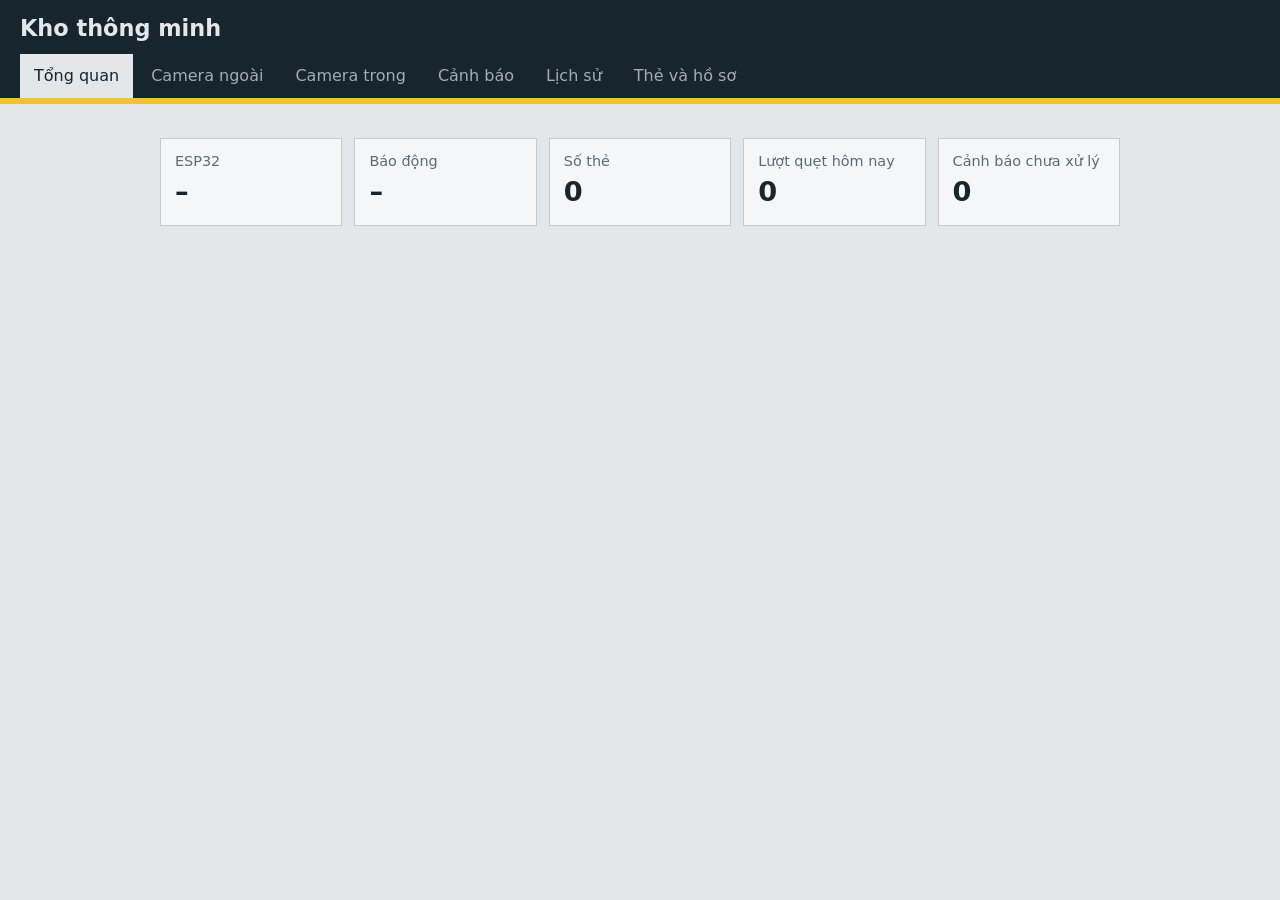
==== frontend/index.html @ 278137dc "Camera ngoài" ====
<!doctype html>
<html lang="vi">
<head>
  <meta charset="utf-8">
  <meta name="viewport" content="width=device-width,initial-scale=1">
  <title>Kho thông minh</title>
  <link rel="stylesheet" href="style.css">
</head>
<body>
<header>
  <h1>Kho thông minh</h1>
  <nav id="tabs">
    <button data-t="overview" class="on">Tổng quan</button>
    <button data-t="outside">Camera ngoài</button>
    <button data-t="inside">Camera trong</button>
    <button data-t="alerts">Cảnh báo <b id="badge" hidden>0</b></button>
    <button data-t="history">Lịch sử</button>
    <button data-t="cards">Thẻ và hồ sơ</button>
  </nav>
</header>

<main>
  <section id="overview">
    <div class="stats">
      <div class="stat">
        <span>ESP32</span>
        <strong id="s-dev">–</strong>
      </div>
      <div class="stat">
        <span>Báo động</span>
        <strong id="s-alarm">–</strong>
      </div>
      <div class="stat">
        <span>Số thẻ</span>
        <strong id="s-cards">0</strong>
      </div>
      <div class="stat">
        <span>Lượt quẹt hôm nay</span>
        <strong id="s-scans">0</strong>
      </div>
      <div class="stat">
        <span>Cảnh báo chưa xử lý</span>
        <strong id="s-open">0</strong>
      </div>
    </div>
  </section>

  <section id="outside" hidden>
    <div class="cam" id="cam-out">
      <img alt="Camera USB ngoài">
      <canvas id="cam-out-overlay" aria-label="Lớp vẽ vùng bảo vệ"></canvas>
    </div>

    <div class="cam-tools">
      <div class="row cam-zone-actions">
        <button type="button" id="cam-zone-edit" class="primary">Vẽ vùng bảo vệ</button>
        <button type="button" id="cam-zone-undo" disabled>Hoàn tác điểm</button>
        <button type="button" id="cam-zone-save" disabled>Lưu vùng</button>
        <button type="button" id="cam-zone-cancel" disabled>Hủy</button>
        <button type="button" id="cam-heatmap-toggle" aria-pressed="false">Heatmap chuyển động</button>
      </div>
      <p id="cam-zone-msg" role="status">Vùng bảo vệ được lưu ở backend. Bấm “Vẽ vùng bảo vệ” để đặt các điểm mới trên hình camera.</p>
    </div>

    <div class="stats cam-metrics">
      <div class="stat"><span>FPS camera</span><strong id="cam-read-fps">–</strong></div>
      <div class="stat"><span>FPS AI</span><strong id="cam-ai-fps">–</strong></div>
      <div class="stat"><span>Độ trễ xử lý</span><strong id="cam-latency">–</strong></div>
      <div class="stat"><span>Khung hình mới nhất</span><strong id="cam-age">–</strong></div>
      <div class="stat"><span>Người đang nhận diện</span><strong id="cam-detections">0</strong></div>
      <div class="stat"><span>Trạng thái AI</span><strong id="cam-ai-status">Đang kiểm tra</strong></div>
    </div>
    <div class="cam-event-panel">
      <h3>Sự kiện camera ngoài</h3>
      <ul id="cam-event-list" class="list"><li>Đang tải sự kiện camera…</li></ul>
    </div>

    <div class="stats">
      <div class="stat">
        <span>Người trong vùng</span>
        <strong id="o-people">0</strong>
      </div>
      <div class="stat">
        <span>Người đã quẹt</span>
        <strong id="o-scanned">0</strong>
      </div>
      <div class="stat">
        <span>Đứng lâu nhất</span>
        <strong id="o-sec">0 giây</strong>
        <em id="o-real"></em>
      </div>
    </div>

    <label class="inline">
      Địa chỉ camera (MJPEG/ảnh)
      <input
        id="cam-out-url"
        placeholder="/api/camera/stream hoặc http://địa-chỉ-camera/stream">
    </label>
  </section>

  <section id="inside" hidden>
    <div class="cam" id="cam-in">
      <img alt="Camera trong">
    </div>

    <label class="inline">
      Địa chỉ camera trong (luồng đã vẽ vùng từ zone_calib.py)
      <input
        id="cam-in-url"
        value="http://localhost:8081/video"
        placeholder="http://localhost:8081/video">
    </label>
  </section>

  <section id="alerts" hidden>
    <ul id="alert-list" class="list"></ul>
  </section>

  <section id="history" hidden>
    <table>
      <thead>
        <tr>
          <th>Giờ</th>
          <th>UID</th>
          <th>Tên</th>
          <th>Kết quả</th>
          <th>Lý do</th>
        </tr>
      </thead>
      <tbody id="scan-body"></tbody>
    </table>
  </section>

  <section id="cards" hidden>
    <form id="card-form">
      <div class="row">
        <label>
          UID
          <input name="uid" id="uid" required>
        </label>
        <button type="button" id="btn-last">
          UID quẹt gần nhất
        </button>
      </div>

      <label>
        Tên
        <input name="name" required>
      </label>

      <label>
        Tuổi
        <input name="age" type="number" min="1" max="120">
      </label>

      <label>
        Hạn dùng
        <input name="expires_at" type="date">
      </label>

      <label>
        Số lượt tối đa mỗi ngày
        <input name="daily_quota" type="number" min="1" value="3">
      </label>

      <fieldset>
        <legend>Các vùng được phép</legend>
        <label class="chk">
          <input type="checkbox" name="z" value="entry">
          Nhập
        </label>
        <label class="chk">
          <input type="checkbox" name="z" value="exit">
          Xuất
        </label>
        <label class="chk">
          <input type="checkbox" name="z" value="important">
          Quan trọng
        </label>
        <label class="chk">
          <input type="checkbox" name="z" value="critical">
          Cực kỳ quan trọng
        </label>
      </fieldset>

      <label>
        Loại hàng được lấy
        <input name="item">
      </label>

      <label>
        Số thùng được lấy
        <input name="boxes" type="number" min="0" value="0">
      </label>

      <label>
        Màu áo / màu người Lego
        <select name="color">
          <option value="">Không gắn màu</option>
          <option value="red">Đỏ</option>
          <option value="blue">Xanh dương</option>
          <option value="yellow">Vàng</option>
          <option value="orange">Cam</option>
          <option value="purple">Tím</option>
        </select>
      </label>

      <button class="primary">Cấp thẻ</button>
      <p id="form-msg" role="status"></p>
    </form>

    <table>
      <thead>
        <tr>
          <th>UID</th>
          <th>Tên</th>
          <th>Hạn</th>
          <th>Lượt</th>
          <th>Vùng</th>
          <th>Hàng</th>
          <th>Màu</th>
          <th></th>
        </tr>
      </thead>
      <tbody id="card-body"></tbody>
    </table>
  </section>
</main>

<script src="app.js"></script>
<script>
/* Camera trong: dùng luồng relay (đã vẽ vùng) từ zone_calib.py.
   Dùng location.hostname để mở web từ máy khác trong mạng LAN vẫn chạy. */
(function () {
  var RELAY = "http://" + location.hostname + ":8081/video";
  var inp = document.getElementById("cam-in-url");
  var img = document.querySelector("#cam-in img");
  if (!inp || !img) return;

  function connect() {
    img.src = RELAY + "?t=" + Date.now();   // chống cache khi kết nối lại
  }

  inp.value = RELAY;
  inp.dispatchEvent(new Event("change"));   // báo cho app.js nếu nó lắng nghe ô này
  connect();

  // Mất luồng (khởi động lại zone_calib.py...) -> tự thử lại sau 2 giây.
  img.onerror = function () { setTimeout(connect, 2000); };
})();
</script>
</body>
</html>
---- frontend/style.css ----
:root{--bg:#e3e7ea;--ink:#17252f;--mute:#5b6b76;--line:#c3cbd1;--card:#f4f6f7;
--tape:#f2c230;--red:#d6382f;--green:#2f8f5b;--blue:#2a5d9f}
@media(prefers-color-scheme:dark){:root{--bg:#14202a;--ink:#e6ecef;--mute:#93a3ae;--line:#2e404d;--card:#1c2c38}}
*{box-sizing:border-box}
body{margin:0;background:var(--bg);color:var(--ink);font:16px/1.5 "Barlow",system-ui,sans-serif}
header{background:var(--ink);color:var(--bg);padding:12px 20px 0;border-bottom:6px solid var(--tape)}
h1{margin:0 0 8px;font-size:1.4rem;font-weight:700}
nav{display:flex;gap:4px;overflow-x:auto}
nav button{background:none;border:0;color:inherit;opacity:.7;padding:10px 14px;font:inherit;cursor:pointer;white-space:nowrap}
nav button.on{opacity:1;background:var(--bg);color:var(--ink)}
nav button:focus-visible,button:focus-visible,input:focus-visible,select:focus-visible{outline:3px solid var(--blue);outline-offset:1px}
#badge{background:var(--red);color:#fff;border-radius:9px;padding:0 7px;font-size:.8rem}
main{max-width:1000px;margin:0 auto;padding:20px}
.stats{display:grid;grid-template-columns:repeat(auto-fit,minmax(150px,1fr));gap:12px;margin:14px 0}
.stat{background:var(--card);border:1px solid var(--line);padding:12px 14px}
.stat span{display:block;color:var(--mute);font-size:.9rem}
.stat strong{font-size:1.7rem}.stat em{display:block;color:var(--mute);font-style:normal;font-size:.9rem}
.on-ok{color:var(--green)}.on-bad{color:var(--red)}.on-warn{color:#b8860b}
.cam{position:relative;aspect-ratio:4/3;background:#0d151b;overflow:hidden}
.cam img{width:100%;height:100%;object-fit:cover;display:block}
#cam-out img{object-fit:contain}
#cam-out-overlay{position:absolute;inset:0;width:100%;height:100%;pointer-events:none;z-index:2}
#cam-out-overlay.editing{pointer-events:auto;cursor:crosshair;touch-action:manipulation}
.cam-tools{background:var(--card);border:1px solid var(--line);padding:12px;margin-top:10px}
.cam-zone-actions{flex-wrap:wrap;align-items:center}
#cam-zone-msg{margin:8px 0 0;color:var(--mute);font-size:.9rem}
.cam-metrics .stat strong{font-size:1.25rem}
.cam-event-panel{margin:16px 0}
.cam-event-panel h3{margin:0 0 8px}
.roi{position:absolute;left:25%;top:40%;width:50%;height:45%;border:3px solid var(--tape);color:var(--tape);padding:2px 6px;font-weight:700}
.map{position:relative;display:grid;grid-template:1fr 1fr/1fr 1fr;gap:0;margin:14px 0;aspect-ratio:16/9;background:var(--line)}
.map::before,.map::after{content:"";position:absolute;background:var(--tape);z-index:2}
.map::before{left:50%;top:0;bottom:0;width:10px;margin-left:-5px}
.map::after{top:50%;left:0;right:0;height:10px;margin-top:-5px}
.z{position:relative;background:var(--card);padding:10px;border:4px solid var(--line);transition:background .2s}
.z[data-z=entry]{border-color:#8a949b}.z[data-z=exit]{border-color:#fff}
.z[data-z=important]{border-color:#111}.z[data-z=critical]{border-color:var(--green)}
.z.busy{background:#fff3c4;color:#111}.z.wrong{background:var(--red);color:#fff}
.z i{display:block;font-style:normal;font-size:.9rem}
.door{position:absolute;left:50%;bottom:0;transform:translateX(-50%);background:var(--ink);color:var(--bg);padding:2px 14px;z-index:3}
.list{list-style:none;padding:0;margin:0;display:grid;gap:8px}
.list li{display:flex;gap:12px;align-items:center;background:var(--card);border:1px solid var(--line);border-left:8px solid var(--tape);padding:10px 14px}
.list li.severe{border-left-color:var(--red)}.list li.done{opacity:.5}
.list li span{flex:1}.list small{color:var(--mute);display:block}
table{width:100%;border-collapse:collapse;background:var(--card);margin-top:16px}
th,td{padding:8px 10px;text-align:left;border-bottom:1px solid var(--line)}
td.deny{color:var(--red);font-weight:700}td.allow{color:var(--green);font-weight:700}
form{display:grid;gap:12px;background:var(--card);border:1px solid var(--line);padding:16px}
label{display:grid;gap:4px;color:var(--mute);font-size:.9rem}
label.inline{margin-top:12px}
input,select{padding:9px;font:inherit;border:1px solid var(--line);background:var(--bg);color:var(--ink)}
fieldset{border:1px solid var(--line);display:flex;flex-wrap:wrap;gap:14px}
.chk{display:flex;align-items:center;gap:6px;color:var(--ink)}
.row{display:flex;gap:8px;align-items:end}.row label{flex:1}
button{font:inherit;padding:9px 14px;border:1px solid var(--ink);background:var(--card);color:var(--ink);cursor:pointer}
button.primary{background:var(--ink);color:var(--bg)}
#form-msg{margin:0;min-height:1.4em}
@media(max-width:600px){main{padding:12px}.row{flex-direction:column;align-items:stretch}}

/* Camera USB evidence thumbnails (camera-in/ESP32 styles are untouched). */
#cam-heatmap-toggle[aria-pressed="true"]{background:var(--tape);color:#17252f;border-color:#17252f}
.camera-evidence-link{display:inline-flex;align-items:center;gap:8px;margin-top:7px;font-size:.9rem}
.camera-evidence{display:block;width:112px;height:72px;object-fit:cover;border:1px solid var(--line);border-radius:3px}
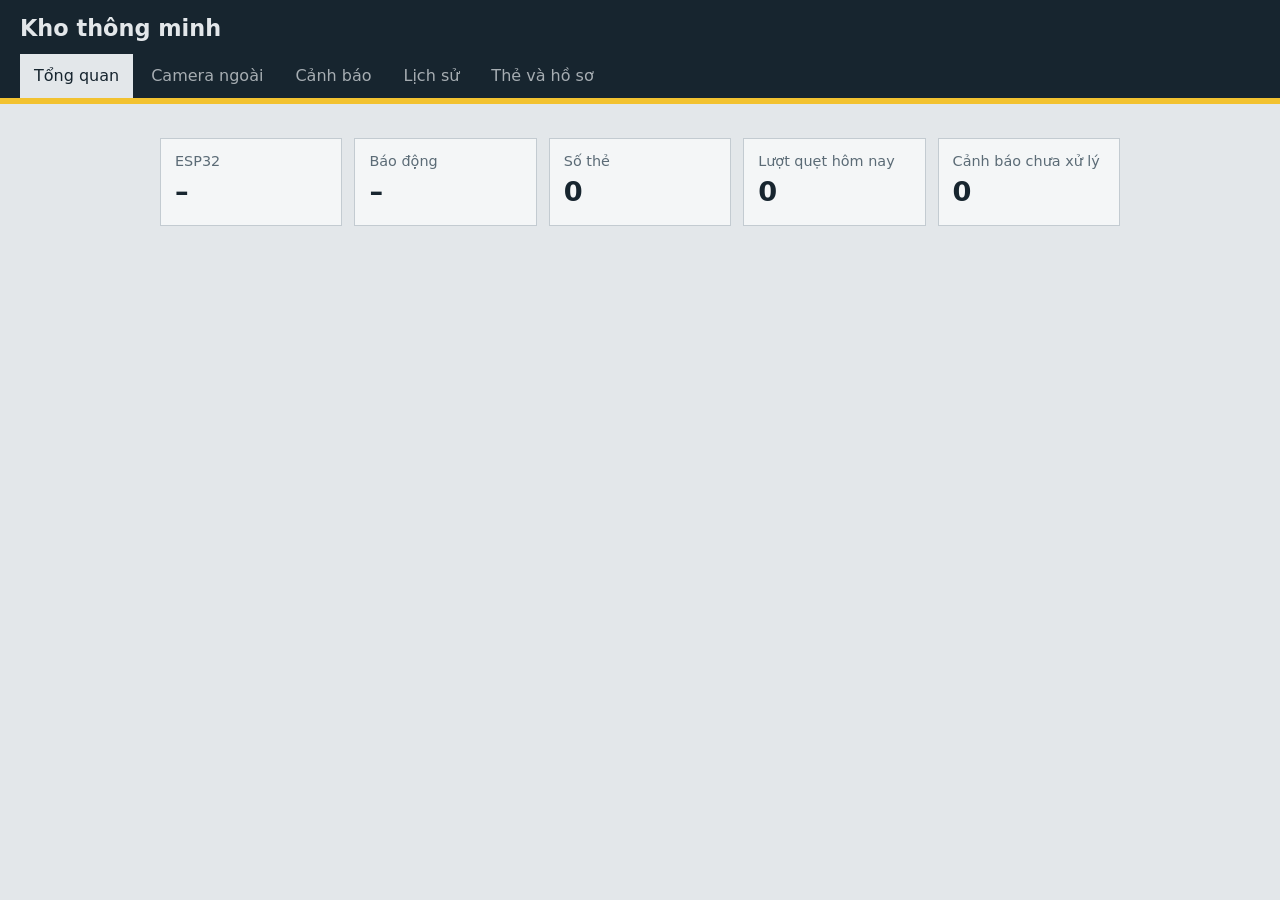
==== commit 1760efe8: "v0.5.5" ====
--- a/frontend/index.html
+++ b/frontend/index.html
@@ -12,7 +12,6 @@
   <nav id="tabs">
     <button data-t="overview" class="on">Tổng quan</button>
     <button data-t="outside">Camera ngoài</button>
-    <button data-t="inside">Camera trong</button>
     <button data-t="alerts">Cảnh báo <b id="badge" hidden>0</b></button>
     <button data-t="history">Lịch sử</button>
     <button data-t="cards">Thẻ và hồ sơ</button>
@@ -58,6 +57,7 @@
         <button type="button" id="cam-zone-save" disabled>Lưu vùng</button>
         <button type="button" id="cam-zone-cancel" disabled>Hủy</button>
         <button type="button" id="cam-heatmap-toggle" aria-pressed="false">Heatmap chuyển động</button>
+        <button type="button" id="cam-anti-theft-toggle" aria-pressed="true">Tắt chống trộm</button>
       </div>
       <p id="cam-zone-msg" role="status">Vùng bảo vệ được lưu ở backend. Bấm “Vẽ vùng bảo vệ” để đặt các điểm mới trên hình camera.</p>
     </div>
@@ -69,6 +69,18 @@
       <div class="stat"><span>Khung hình mới nhất</span><strong id="cam-age">–</strong></div>
       <div class="stat"><span>Người đang nhận diện</span><strong id="cam-detections">0</strong></div>
       <div class="stat"><span>Trạng thái AI</span><strong id="cam-ai-status">Đang kiểm tra</strong></div>
+      <div class="stat"><span>Chống trộm</span><strong id="cam-security-state">SAFE</strong></div>
+      <div class="stat"><span>Lịch vùng</span><strong id="cam-zone-period">–</strong></div>
+    </div>
+    <div class="cam-event-panel">
+      <h3>Liên kết thẻ RFID với người trên camera</h3>
+      <p>Chỉ liên kết thủ công sau khi thẻ vừa được quẹt thành công. Track ID là ID tạm thời của camera, không phải danh tính tự động.</p>
+      <form id="track-association-form" class="row">
+        <label>UID thẻ vừa quẹt <input id="associate-uid" required pattern="[0-9A-Fa-f]{4,20}" maxlength="24"></label>
+        <label>Track ID đang hiển thị <select id="associate-track" required><option value="">Chưa có người</option></select></label>
+        <button type="submit">Liên kết</button>
+      </form>
+      <p id="associate-message" role="status"></p>
     </div>
     <div class="cam-event-panel">
       <h3>Sự kiện camera ngoài</h3>
@@ -99,19 +111,6 @@
     </label>
   </section>
 
-  <section id="inside" hidden>
-    <div class="cam" id="cam-in">
-      <img alt="Camera trong">
-    </div>
-
-    <label class="inline">
-      Địa chỉ camera trong (luồng đã vẽ vùng từ zone_calib.py)
-      <input
-        id="cam-in-url"
-        value="http://localhost:8081/video"
-        placeholder="http://localhost:8081/video">
-    </label>
-  </section>
 
   <section id="alerts" hidden>
     <ul id="alert-list" class="list"></ul>
@@ -229,26 +228,6 @@
 </main>
 
 <script src="app.js"></script>
-<script>
-/* Camera trong: dùng luồng relay (đã vẽ vùng) từ zone_calib.py.
-   Dùng location.hostname để mở web từ máy khác trong mạng LAN vẫn chạy. */
-(function () {
-  var RELAY = "http://" + location.hostname + ":8081/video";
-  var inp = document.getElementById("cam-in-url");
-  var img = document.querySelector("#cam-in img");
-  if (!inp || !img) return;
-
-  function connect() {
-    img.src = RELAY + "?t=" + Date.now();   // chống cache khi kết nối lại
-  }
-
-  inp.value = RELAY;
-  inp.dispatchEvent(new Event("change"));   // báo cho app.js nếu nó lắng nghe ô này
-  connect();
-
-  // Mất luồng (khởi động lại zone_calib.py...) -> tự thử lại sau 2 giây.
-  img.onerror = function () { setTimeout(connect, 2000); };
-})();
-</script>
+
 </body>
 </html>
--- a/frontend/style.css
+++ b/frontend/style.css
@@ -40,7 +40,7 @@
 .door{position:absolute;left:50%;bottom:0;transform:translateX(-50%);background:var(--ink);color:var(--bg);padding:2px 14px;z-index:3}
 .list{list-style:none;padding:0;margin:0;display:grid;gap:8px}
 .list li{display:flex;gap:12px;align-items:center;background:var(--card);border:1px solid var(--line);border-left:8px solid var(--tape);padding:10px 14px}
-.list li.severe{border-left-color:var(--red)}.list li.done{opacity:.5}
+.list li.info{border-left-color:var(--green)}.list li.severe{border-left-color:var(--red)}.list li.done{opacity:.5}
 .list li span{flex:1}.list small{color:var(--mute);display:block}
 table{width:100%;border-collapse:collapse;background:var(--card);margin-top:16px}
 th,td{padding:8px 10px;text-align:left;border-bottom:1px solid var(--line)}
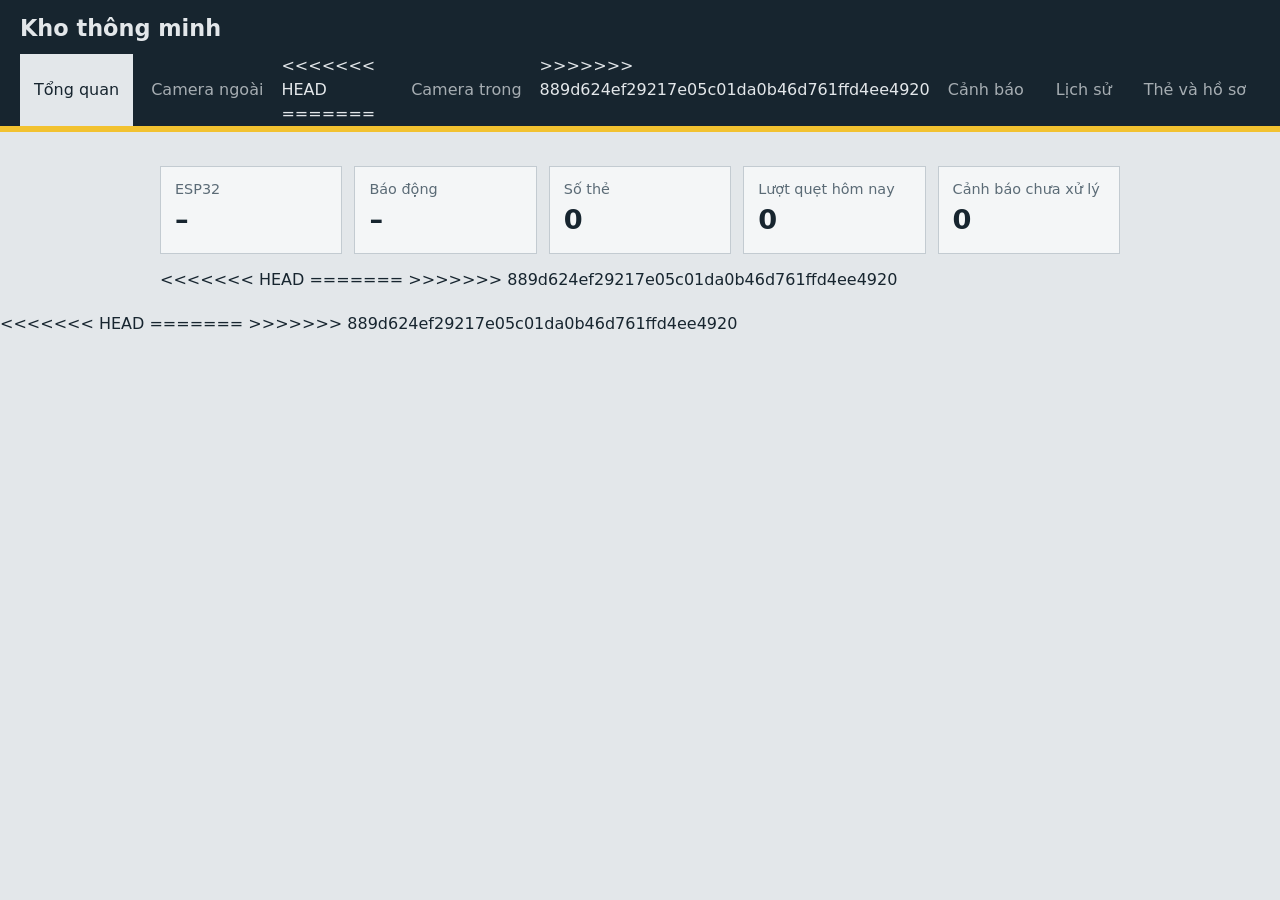
==== commit 26f80579: "v0.5.5" ====
--- a/frontend/index.html
+++ b/frontend/index.html
@@ -12,6 +12,10 @@
   <nav id="tabs">
     <button data-t="overview" class="on">Tổng quan</button>
     <button data-t="outside">Camera ngoài</button>
+<<<<<<< HEAD
+=======
+    <button data-t="inside">Camera trong</button>
+>>>>>>> 889d624ef29217e05c01da0b46d761ffd4ee4920
     <button data-t="alerts">Cảnh báo <b id="badge" hidden>0</b></button>
     <button data-t="history">Lịch sử</button>
     <button data-t="cards">Thẻ và hồ sơ</button>
@@ -57,7 +61,10 @@
         <button type="button" id="cam-zone-save" disabled>Lưu vùng</button>
         <button type="button" id="cam-zone-cancel" disabled>Hủy</button>
         <button type="button" id="cam-heatmap-toggle" aria-pressed="false">Heatmap chuyển động</button>
+<<<<<<< HEAD
         <button type="button" id="cam-anti-theft-toggle" aria-pressed="true">Tắt chống trộm</button>
+=======
+>>>>>>> 889d624ef29217e05c01da0b46d761ffd4ee4920
       </div>
       <p id="cam-zone-msg" role="status">Vùng bảo vệ được lưu ở backend. Bấm “Vẽ vùng bảo vệ” để đặt các điểm mới trên hình camera.</p>
     </div>
@@ -69,6 +76,7 @@
       <div class="stat"><span>Khung hình mới nhất</span><strong id="cam-age">–</strong></div>
       <div class="stat"><span>Người đang nhận diện</span><strong id="cam-detections">0</strong></div>
       <div class="stat"><span>Trạng thái AI</span><strong id="cam-ai-status">Đang kiểm tra</strong></div>
+<<<<<<< HEAD
       <div class="stat"><span>Chống trộm</span><strong id="cam-security-state">SAFE</strong></div>
       <div class="stat"><span>Lịch vùng</span><strong id="cam-zone-period">–</strong></div>
     </div>
@@ -81,6 +89,8 @@
         <button type="submit">Liên kết</button>
       </form>
       <p id="associate-message" role="status"></p>
+=======
+>>>>>>> 889d624ef29217e05c01da0b46d761ffd4ee4920
     </div>
     <div class="cam-event-panel">
       <h3>Sự kiện camera ngoài</h3>
@@ -111,6 +121,22 @@
     </label>
   </section>
 
+<<<<<<< HEAD
+=======
+  <section id="inside" hidden>
+    <div class="cam" id="cam-in">
+      <img alt="Camera trong">
+    </div>
+
+    <label class="inline">
+      Địa chỉ camera trong (luồng đã vẽ vùng từ zone_calib.py)
+      <input
+        id="cam-in-url"
+        value="http://localhost:8081/video"
+        placeholder="http://localhost:8081/video">
+    </label>
+  </section>
+>>>>>>> 889d624ef29217e05c01da0b46d761ffd4ee4920
 
   <section id="alerts" hidden>
     <ul id="alert-list" class="list"></ul>
@@ -228,6 +254,30 @@
 </main>
 
 <script src="app.js"></script>
-
+<<<<<<< HEAD
+
+=======
+<script>
+/* Camera trong: dùng luồng relay (đã vẽ vùng) từ zone_calib.py.
+   Dùng location.hostname để mở web từ máy khác trong mạng LAN vẫn chạy. */
+(function () {
+  var RELAY = "http://" + location.hostname + ":8081/video";
+  var inp = document.getElementById("cam-in-url");
+  var img = document.querySelector("#cam-in img");
+  if (!inp || !img) return;
+
+  function connect() {
+    img.src = RELAY + "?t=" + Date.now();   // chống cache khi kết nối lại
+  }
+
+  inp.value = RELAY;
+  inp.dispatchEvent(new Event("change"));   // báo cho app.js nếu nó lắng nghe ô này
+  connect();
+
+  // Mất luồng (khởi động lại zone_calib.py...) -> tự thử lại sau 2 giây.
+  img.onerror = function () { setTimeout(connect, 2000); };
+})();
+</script>
+>>>>>>> 889d624ef29217e05c01da0b46d761ffd4ee4920
 </body>
 </html>
--- a/frontend/style.css
+++ b/frontend/style.css
@@ -40,7 +40,11 @@
 .door{position:absolute;left:50%;bottom:0;transform:translateX(-50%);background:var(--ink);color:var(--bg);padding:2px 14px;z-index:3}
 .list{list-style:none;padding:0;margin:0;display:grid;gap:8px}
 .list li{display:flex;gap:12px;align-items:center;background:var(--card);border:1px solid var(--line);border-left:8px solid var(--tape);padding:10px 14px}
+<<<<<<< HEAD
 .list li.info{border-left-color:var(--green)}.list li.severe{border-left-color:var(--red)}.list li.done{opacity:.5}
+=======
+.list li.severe{border-left-color:var(--red)}.list li.done{opacity:.5}
+>>>>>>> 889d624ef29217e05c01da0b46d761ffd4ee4920
 .list li span{flex:1}.list small{color:var(--mute);display:block}
 table{width:100%;border-collapse:collapse;background:var(--card);margin-top:16px}
 th,td{padding:8px 10px;text-align:left;border-bottom:1px solid var(--line)}
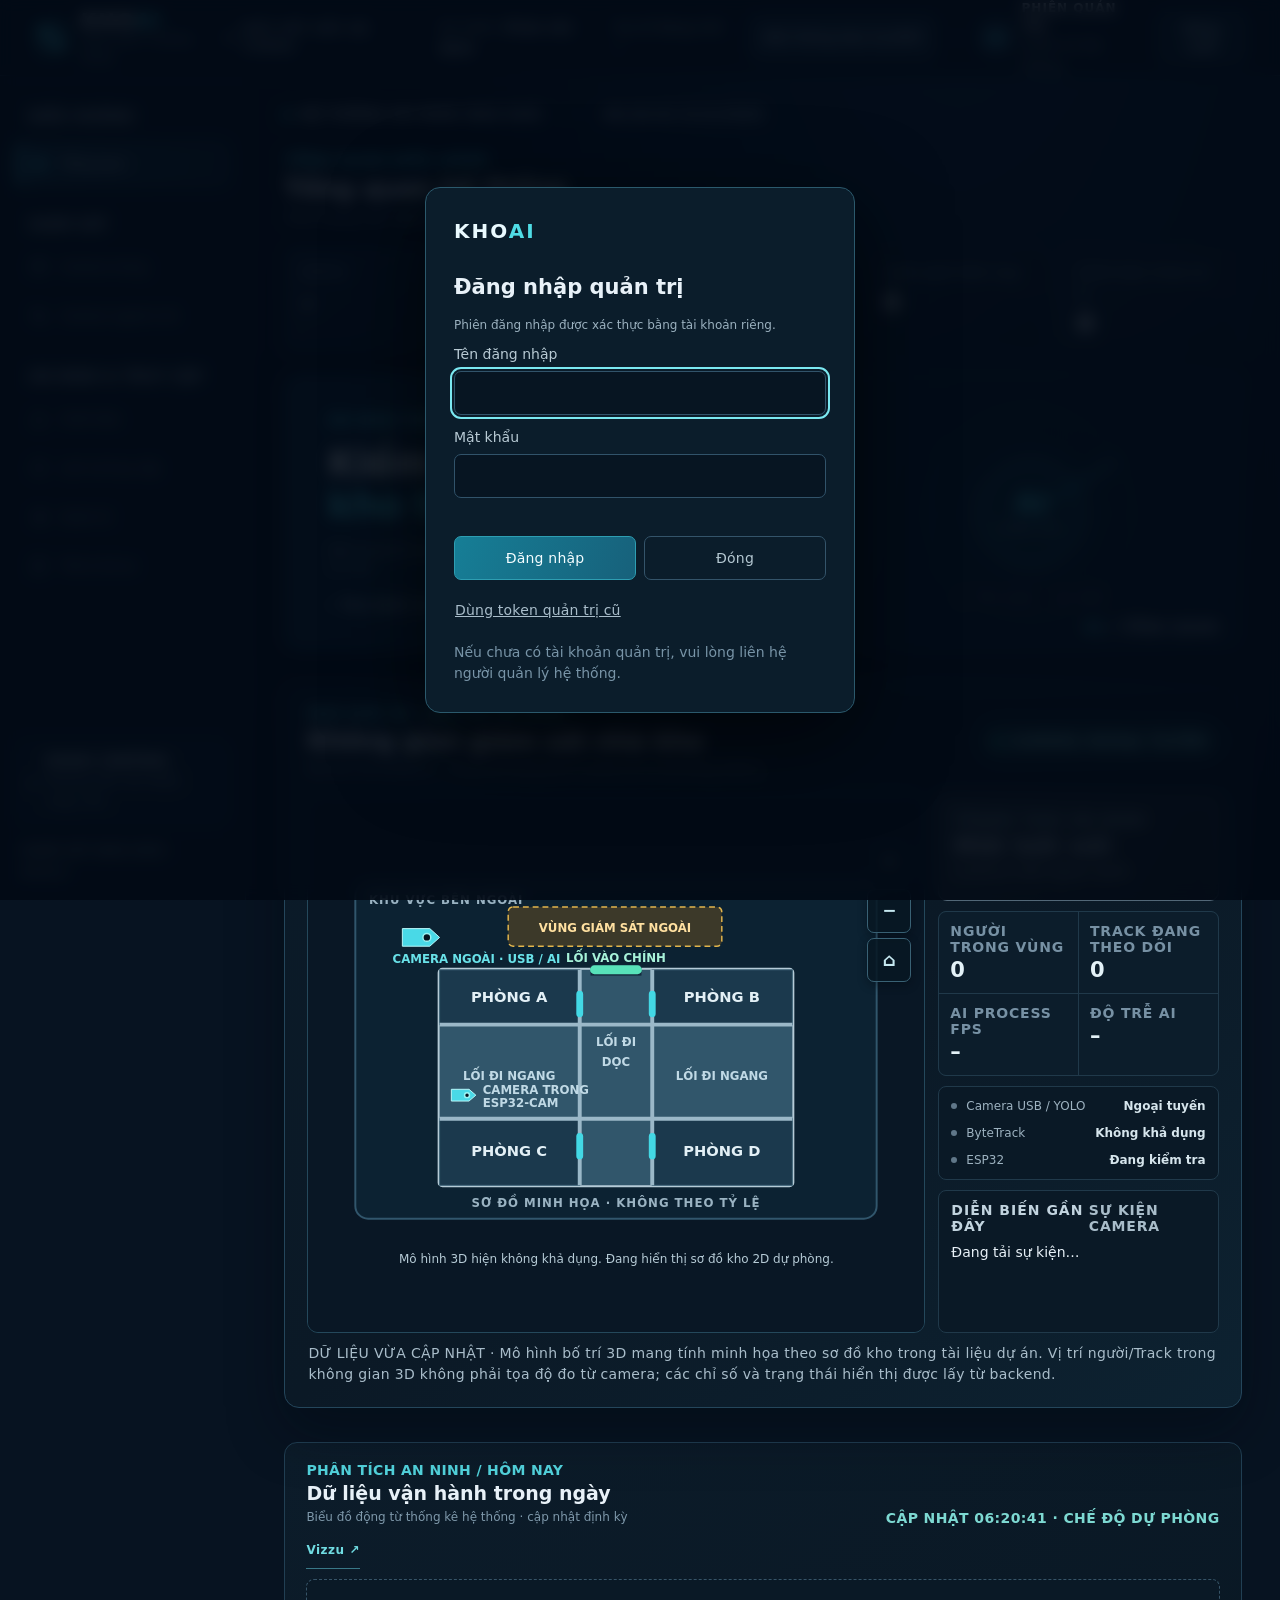
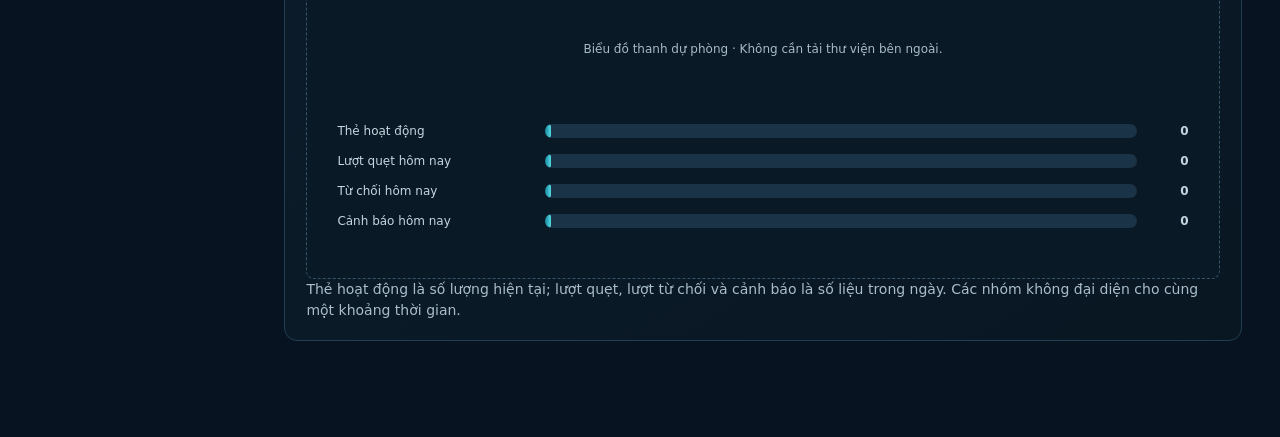
==== commit 992bbb9a: "v0.6.2" ====
--- a/frontend/index.html
+++ b/frontend/index.html
@@ -3,27 +3,47 @@
 <head>
   <meta charset="utf-8">
   <meta name="viewport" content="width=device-width,initial-scale=1">
-  <title>Kho thông minh</title>
+  <title>KHOAI | An ninh kho thông minh</title>
+  <meta name="theme-color" content="#071321">
+  <meta name="description" content="KhoAI - nền tảng giám sát an ninh kho thông minh bằng AI và kiểm soát truy cập RFID.">
   <link rel="stylesheet" href="style.css">
 </head>
 <body>
-<header>
-  <h1>Kho thông minh</h1>
-  <nav id="tabs">
-    <button data-t="overview" class="on">Tổng quan</button>
-    <button data-t="outside">Camera ngoài</button>
-<<<<<<< HEAD
-=======
-    <button data-t="inside">Camera trong</button>
->>>>>>> 889d624ef29217e05c01da0b46d761ffd4ee4920
-    <button data-t="alerts">Cảnh báo <b id="badge" hidden>0</b></button>
-    <button data-t="history">Lịch sử</button>
-    <button data-t="cards">Thẻ và hồ sơ</button>
-  </nav>
+<a class="skip-link" href="#main-content">Bỏ qua tới nội dung</a>
+<header class="topbar">
+  <a class="brand" href="#overview" aria-label="KhoAI - Tổng quan">
+    <span class="brand-mark"><span></span><span></span><span></span><span></span></span>
+    <span class="brand-copy"><strong>KHO<span>AI</span></strong><small>NHÀ KHO THÔNG MINH</small></span>
+  </a>
+  <div class="topbar-right">
+    <div class="system-indicator"><i></i><span>HỆ THỐNG GIÁM SÁT</span></div><div class="global-status" aria-live="polite"><span>An ninh: <b id="global-security-state" data-state="UNKNOWN">Chưa xác định</b></span><span>Sự cố đang mở: <b id="global-open-incidents">–</b></span></div>
+    <button type="button" id="alarm-notify-toggle" class="notify-toggle" aria-pressed="false">Bật thông báo ALARM</button><div class="topbar-divider"></div>
+    <div class="operator"><span class="operator-avatar" aria-hidden="true">AD</span><span><b>PHIÊN QUẢN TRỊ</b><small>Quản trị hệ thống</small></span><button type="button" id="btn-logout" class="topbar-logout">Đăng xuất</button></div>
+  </div>
 </header>
-
-<main>
+<div class="app-shell">
+  <aside class="sidebar">
+    <div class="sidebar-label">ĐIỀU HƯỚNG</div>
+    <nav id="tabs" aria-label="Điều hướng chính">
+      <button data-t="overview" class="on" aria-current="page"><span class="nav-icon" aria-hidden="true"><svg viewBox="0 0 24 24"><rect x="3.5" y="3.5" width="7" height="7" rx="1"/><rect x="13.5" y="3.5" width="7" height="7" rx="1"/><rect x="3.5" y="13.5" width="7" height="7" rx="1"/><rect x="13.5" y="13.5" width="7" height="7" rx="1"/></svg></span><span>Tổng quan</span></button>
+      <div class="nav-group-label">GIÁM SÁT</div>
+      <button data-t="inside"><span class="nav-icon" aria-hidden="true"><svg viewBox="0 0 24 24"><rect x="3" y="5" width="18" height="14" rx="2"/><circle cx="12" cy="12" r="3.2"/><path d="M7 5l1.2-2h7.6L17 5"/></svg></span><span>Camera trong</span></button>
+      <button data-t="outside"><span class="nav-icon" aria-hidden="true"><svg viewBox="0 0 24 24"><path d="M4 7.5h10a3.5 3.5 0 0 1 0 7H9"/><path d="M4 7.5l3-3m-3 3 3 3M20 16.5H10a3.5 3.5 0 0 1 0-7h5"/><path d="M20 16.5l-3-3m3 3-3 3"/></svg></span><span>Camera ngoài & AI</span></button>
+      <div class="nav-group-label">AN NINH & TRUY CẬP</div>
+      <button data-t="alerts"><span class="nav-icon" aria-hidden="true"><svg viewBox="0 0 24 24"><path d="M12 3.5 21 20H3L12 3.5Z"/><path d="M12 9v5m0 3h.01"/></svg></span><span>Cảnh báo</span><b id="badge" hidden>0</b></button>
+      <button data-t="history"><span class="nav-icon" aria-hidden="true"><svg viewBox="0 0 24 24"><circle cx="12" cy="12" r="8.5"/><path d="M12 7v5l3.5 2"/></svg></span><span>Lịch sử truy cập</span></button>
+      <button data-t="admin"><span class="nav-icon" aria-hidden="true"><svg viewBox="0 0 24 24"><circle cx="12" cy="12" r="3"/><path d="M19.4 15a1.7 1.7 0 0 0 .3 1.9l.1.1-1.8 1.8-.1-.1a1.7 1.7 0 0 0-1.9-.3 1.7 1.7 0 0 0-1 1.5v.2h-2.6v-.2a1.7 1.7 0 0 0-1-1.5 1.7 1.7 0 0 0-1.9.3l-.1.1-1.8-1.8.1-.1a1.7 1.7 0 0 0 .3-1.9 1.7 1.7 0 0 0-1.5-1H6.3v-2.6h.2a1.7 1.7 0 0 0 1.5-1 1.7 1.7 0 0 0-.3-1.9l-.1-.1 1.8-1.8.1.1a1.7 1.7 0 0 0 1.9.3 1.7 1.7 0 0 0 1-1.5v-.2H15v.2a1.7 1.7 0 0 0 1 1.5 1.7 1.7 0 0 0 1.9-.3l.1-.1 1.8 1.8-.1.1a1.7 1.7 0 0 0-.3 1.9 1.7 1.7 0 0 0 1.5 1h.2V14h-.2a1.7 1.7 0 0 0-1.5 1Z"/></svg></span><span>Quản trị</span></button>
+      <button data-t="cards"><span class="nav-icon" aria-hidden="true"><svg viewBox="0 0 24 24"><rect x="4" y="3" width="16" height="18" rx="2"/><path d="M8 8h8M8 12h8M8 16h5"/></svg></span><span>Thẻ & hồ sơ</span></button>
+    </nav>
+    <div class="sidebar-bottom">
+      <div class="sidebar-status"><i></i><div><b>KHOAI CONTROL</b><small>Giao diện điều khiển KhoAI</small></div></div>
+      <small class="version-label">GIÁM SÁT NHÀ KHO · v0.6.2</small>
+    </div>
+  </aside>
+<main class="workspace" id="main-content" tabindex="-1">
+  <div class="page-eyebrow"><span class="eyebrow-dot"></span> HỆ THỐNG AN NINH NHÀ KHO <span class="eyebrow-line"></span><span id="local-clock">ĐANG ĐỌC GIỜ HỆ THỐNG</span></div>
   <section id="overview">
+    <div class="section-heading"><div><p>TỔNG QUAN ĐIỀU HÀNH</p><h2>Tổng quan hệ thống</h2><span>Tình trạng vận hành và các chỉ số an ninh hiện tại.</span></div></div>
     <div class="stats">
       <div class="stat">
         <span>ESP32</span>
@@ -46,25 +66,123 @@
         <strong id="s-open">0</strong>
       </div>
     </div>
+
+    <section class="welcome-panel" id="welcome-panel">
+      <div><p class="welcome-kicker">AN NINH THÔNG MINH · GIÁM SÁT THỜI GIAN THỰC</p><h1>Kiểm soát an ninh<br><span>kho thông minh.</span></h1><p class="welcome-desc">Một trung tâm giám sát hợp nhất cho camera AI, kiểm soát truy cập RFID và cảnh báo an ninh.</p><div class="welcome-tags"><span><i></i> THỊ GIÁC AI</span><span><i></i> KIỂM SOÁT TRUY CẬP</span><span><i></i> SỰ KIỆN TRỰC TIẾP</span></div></div>
+      <div class="welcome-visual" aria-hidden="true"><div class="visual-ring ring-one"></div><div class="visual-ring ring-two"></div><div class="visual-core"><span class="core-cross">＋</span><b>AI</b><small>GIÁM SÁT</small></div><div class="visual-location">VỊ TRÍ KHO · HÀ NỘI</div><div class="visual-scan"></div></div>
+      <div class="welcome-index">01 <span>/ TỔNG QUAN</span></div>
+    </section>
+
+    <section class="twin-command" aria-labelledby="twin-title">
+      <div class="twin-head">
+        <div><p class="twin-kicker">NHÀ KHO 3D / BẢN ĐỒ AN NINH</p><h2 id="twin-title">Không gian giám sát nhà kho</h2><span>Mô hình 3D tương tác · trạng thái đồng bộ từ camera AI và hệ thống thiết bị</span></div>
+        <div class="twin-live"><i></i><span id="twin-sync-label">ĐANG CHỜ DỮ LIỆU</span></div>
+      </div>
+      <div class="twin-layout">
+        <div class="twin-stage">
+          <canvas id="warehouse-twin" aria-label="Mô hình 3D minh họa không gian kho"></canvas>
+          <div class="twin-2d-fallback" id="twin-2d-fallback" hidden aria-label="Sơ đồ kho 2D dự phòng">
+            <svg class="warehouse-map-2d" viewBox="0 0 600 390" role="img" aria-labelledby="warehouse-map-title warehouse-map-desc">
+              <title id="warehouse-map-title">Sơ đồ mặt bằng nhà kho</title><desc id="warehouse-map-desc">Bốn phòng A, B, C, D bao quanh hai lối đi giao nhau hình dấu cộng. Có cửa từng phòng, lối vào chính ở cạnh trên, khu vực bên ngoài và camera ngoài.</desc>
+              <rect x="34" y="24" width="532" height="342" rx="13" class="map-outside"/>
+              <text x="48" y="45" class="map-caption">KHU VỰC BÊN NGOÀI</text>
+              <rect x="190" y="48" width="218" height="40" rx="5" class="map-restricted"/><text x="299" y="73" text-anchor="middle" class="map-zone-label">VÙNG GIÁM SÁT NGOÀI</text>
+              <g class="map-camera"><path d="M82 70h28l10 9-10 9H82z"/><circle cx="107" cy="79" r="4"/><text x="72" y="105">CAMERA NGOÀI · USB / AI</text></g>
+              <rect x="120" y="112" width="360" height="220" rx="3" class="map-building"/>
+              <rect x="120" y="112" width="143" height="56" class="map-room"/><rect x="337" y="112" width="143" height="56" class="map-room"/>
+              <rect x="120" y="264" width="143" height="68" class="map-room"/><rect x="337" y="264" width="143" height="68" class="map-room"/>
+              <path d="M263 112H337V168H480V264H337V332H263V264H120V168H263Z" class="map-aisle"/>
+              <path d="M263 112V332M337 112V332M120 168H480M120 264H480" class="map-wall"/>
+              <rect x="274" y="107" width="52" height="11" fill="#142b3d"/><path d="M278 112H322" class="map-door map-main-door"/><text x="300" y="104" text-anchor="middle" class="map-door-label">LỐI VÀO CHÍNH</text>
+              <path d="M263 137v20M337 137v20M263 282v20M337 282v20" class="map-door"/>
+              <text x="191" y="145" text-anchor="middle" class="map-room-label">PHÒNG A</text><text x="408" y="145" text-anchor="middle" class="map-room-label">PHÒNG B</text>
+              <text x="191" y="302" text-anchor="middle" class="map-room-label">PHÒNG C</text><text x="408" y="302" text-anchor="middle" class="map-room-label">PHÒNG D</text>
+              <text x="300" y="190" text-anchor="middle" class="map-aisle-label">LỐI ĐI</text><text x="300" y="210" text-anchor="middle" class="map-aisle-label">DỌC</text>
+              <text x="191" y="224" text-anchor="middle" class="map-aisle-label">LỐI ĐI NGANG</text><text x="408" y="224" text-anchor="middle" class="map-aisle-label">LỐI ĐI NGANG</text>
+              <g class="map-camera map-inside-camera"><path d="M132 234h18l7 6-7 6h-18z"/><circle cx="148" cy="240" r="2.5"/><text x="164" y="239">CAMERA TRONG</text><text x="164" y="252">ESP32-CAM</text></g>
+              <text x="300" y="354" text-anchor="middle" class="map-note">SƠ ĐỒ MINH HỌA · KHÔNG THEO TỶ LỆ</text>
+            </svg>
+            <p>3D không khả dụng; sơ đồ 2D thể hiện bố cục bốn phòng và hai lối đi giao nhau.</p>
+          </div>
+          <div class="twin-stage-top"><span><i></i> NHÀ KHO / GÓC NHÌN 3D</span><span id="twin-clock">—</span></div>
+          <div class="twin-view-controls" role="group" aria-label="Điều khiển góc nhìn nhà kho 3D">
+            <button type="button" data-twin-action="zoom-in" aria-label="Phóng to" title="Phóng to">+</button>
+            <button type="button" data-twin-action="zoom-out" aria-label="Thu nhỏ" title="Thu nhỏ">−</button>
+            <button type="button" data-twin-action="reset" aria-label="Khôi phục góc nhìn toàn cảnh" title="Khôi phục toàn cảnh">⌂</button>
+          </div>
+          <div class="twin-stage-bottom"><span id="twin-spatial-status">CHƯA HIỆU CHUẨN · TRACK CHƯA ĐỊNH VỊ</span><span>SƠ ĐỒ MINH HỌA · KHÔNG THEO TỶ LỆ</span></div>
+          <div class="twin-legend"><span><i class="legend-safe"></i> An toàn</span><span><i class="legend-warn"></i> Cảnh báo</span><span><i class="legend-alarm"></i> Báo động</span></div>
+        </div>
+        <aside class="twin-rail">
+          <div class="twin-state-card" id="twin-state-card"><span>TRẠNG THÁI AN NINH</span><strong id="twin-state">ĐANG CHỜ</strong><small id="twin-state-reason">Chưa nhận được trạng thái camera</small></div>
+          <div class="twin-metrics">
+            <div><span>NGƯỜI TRONG VÙNG</span><b id="twin-people">–</b></div>
+            <div><span>TRACK ĐANG THEO DÕI</span><b id="twin-tracks">–</b></div>
+            <div><span>AI PROCESS FPS</span><b id="twin-fps">–</b></div>
+            <div><span>ĐỘ TRỄ AI</span><b id="twin-latency">–</b></div>
+          </div>
+          <div class="twin-device-list">
+            <div><i id="twin-camera-dot"></i><span>Camera USB / YOLO</span><b id="twin-camera-status">Đang kiểm tra</b></div>
+            <div><i id="twin-tracker-dot"></i><span>ByteTrack</span><b id="twin-tracker-status">Đang kiểm tra</b></div>
+            <div><i id="twin-esp-dot"></i><span>ESP32</span><b id="twin-esp-status">Đang kiểm tra</b></div>
+          </div>
+          <div class="twin-event-box"><div class="twin-event-title"><b>DIỄN BIẾN GẦN ĐÂY</b><span>SỰ KIỆN CAMERA</span></div><ul id="twin-event-list"><li>Đang tải sự kiện…</li></ul></div>
+        </aside>
+      </div>
+      <p class="twin-footnote"><span id="twin-data-age">CHƯA CÓ DỮ LIỆU</span> · Mô hình bố trí 3D mang tính minh họa theo sơ đồ kho trong tài liệu dự án. Vị trí người/Track trong không gian 3D không phải tọa độ đo từ camera; các chỉ số và trạng thái hiển thị được lấy từ backend.</p>
+    </section>
+
+    <section class="analytics-command" aria-labelledby="analytics-title">
+      <div class="analytics-head"><div><p>PHÂN TÍCH AN NINH / HÔM NAY</p><h2 id="analytics-title">Dữ liệu vận hành trong ngày</h2><span>Biểu đồ động từ thống kê hệ thống · cập nhật định kỳ</span><a class="vizzu-credit" href="https://vizzu.com/" target="_blank" rel="noopener noreferrer" aria-label="Mở website Vizzu">Vizzu ↗</a></div><span id="analytics-updated">CHƯA ĐỒNG BỘ</span></div>
+      <div id="warehouse-analytics-chart" role="img" aria-label="Biểu đồ thống kê thẻ, lượt quẹt, lượt từ chối và cảnh báo trong ngày"></div>
+      <p class="analytics-note">Thẻ hoạt động là số lượng hiện tại; lượt quẹt, lượt từ chối và cảnh báo là số liệu trong ngày. Các nhóm không đại diện cho cùng một khoảng thời gian.</p>
+    </section>
+  </section>
+
+  <section id="inside" hidden>
+    <div class="section-heading"><div><p>MẠNG CAMERA / 01</p><h2>Camera giám sát bên trong</h2><span>Luồng hình ảnh trực tiếp từ camera ESP32-CAM.</span></div></div>
+    <div class="cam" id="cam-in">
+      <img alt="Camera trong kho ESP32-CAM">
+    </div>
+    <div class="cam-tools">
+      <p id="cam-in-status" role="status">Đang kết nối camera trong…</p>
+      <div class="row cam-zone-actions">       <button type="button" id="cam-webrtc-toggle">Thử WebRTC</button>
+        <button type="button" id="cam-in-reload">Tải lại camera</button>
+      </div>
+    </div>
+    <label class="inline">
+      Địa chỉ camera trong (MJPEG)
+      <input id="cam-in-url" value="/api/camera/inside/stream" readonly>
+    </label>
+    <p class="muted">Camera trong được backend proxy qua phiên quản trị; chỉ phục vụ xem hình, không đi qua pipeline YOLO của camera USB ngoài. Địa chỉ ESP32-CAM cấu hình bằng KHOAI_ESP32_CAM_STREAM_URL.</p>
   </section>
 
   <section id="outside" hidden>
+    <div class="section-heading"><div><p>GIÁM SÁT AI / 02</p><h2>Giám sát AI khu vực bên ngoài</h2><span>Theo dõi đối tượng, vùng bảo vệ và trạng thái phân tích từ camera USB.</span></div></div>
+    <div class="vision-livebar">
+      <div><span>TRẠNG THÁI AN NINH</span><b id="vision-state">ĐANG CHỜ</b></div>
+      <div><span>NGƯỜI TRONG VÙNG</span><b id="vision-zone-people">–</b></div>
+      <div><span>ĐỐI TƯỢNG ĐANG THEO DÕI</span><b id="vision-track-count">–</b></div>
+      <div><span>ĐỘ TRỄ AI</span><b id="vision-latency">–</b></div>
+      <div class="vision-live-indicator"><i></i> LUỒNG AI TRỰC TIẾP</div>
+    </div>
     <div class="cam" id="cam-out">
       <img alt="Camera USB ngoài">
       <canvas id="cam-out-overlay" aria-label="Lớp vẽ vùng bảo vệ"></canvas>
+      <div class="vision-corner vision-corner-tl">KHOAI / GIÁM SÁT AI</div>
+      <div class="vision-corner vision-corner-tr" id="vision-frame-label">LUỒNG TRỰC TIẾP</div>
+      <div class="vision-corner vision-corner-bl" id="vision-feed-health">ĐANG CHỜ CAMERA</div>
+      <div class="vision-corner vision-corner-br" id="stream-distribution-status" data-state="offline">PHÂN PHỐI VIDEO · ĐANG CHỜ</div>
     </div>
 
     <div class="cam-tools">
       <div class="row cam-zone-actions">
-        <button type="button" id="cam-zone-edit" class="primary">Vẽ vùng bảo vệ</button>
-        <button type="button" id="cam-zone-undo" disabled>Hoàn tác điểm</button>
-        <button type="button" id="cam-zone-save" disabled>Lưu vùng</button>
-        <button type="button" id="cam-zone-cancel" disabled>Hủy</button>
-        <button type="button" id="cam-heatmap-toggle" aria-pressed="false">Heatmap chuyển động</button>
-<<<<<<< HEAD
-        <button type="button" id="cam-anti-theft-toggle" aria-pressed="true">Tắt chống trộm</button>
-=======
->>>>>>> 889d624ef29217e05c01da0b46d761ffd4ee4920
+        <button type="button" id="cam-zone-edit" data-write class="primary">Vẽ vùng bảo vệ</button>
+        <button type="button" id="cam-zone-undo" data-write disabled>Hoàn tác điểm</button>
+        <button type="button" id="cam-zone-save" data-write disabled>Lưu vùng</button>
+        <button type="button" id="cam-zone-cancel" data-write disabled>Hủy</button>
+        <button type="button" id="cam-heatmap-toggle" data-write aria-pressed="false">Heatmap chuyển động</button>
+        <button type="button" id="cam-anti-theft-toggle" data-write aria-pressed="true">Tắt chống trộm</button>
       </div>
       <p id="cam-zone-msg" role="status">Vùng bảo vệ được lưu ở backend. Bấm “Vẽ vùng bảo vệ” để đặt các điểm mới trên hình camera.</p>
     </div>
@@ -76,21 +194,23 @@
       <div class="stat"><span>Khung hình mới nhất</span><strong id="cam-age">–</strong></div>
       <div class="stat"><span>Người đang nhận diện</span><strong id="cam-detections">0</strong></div>
       <div class="stat"><span>Trạng thái AI</span><strong id="cam-ai-status">Đang kiểm tra</strong></div>
-<<<<<<< HEAD
-      <div class="stat"><span>Chống trộm</span><strong id="cam-security-state">SAFE</strong></div>
+      <div class="stat"><span>Trạng thái an ninh</span><strong id="cam-security-state">Chưa xác định</strong></div><div class="stat"><span>Chống trộm</span><strong id="cam-anti-theft-state">Chưa xác minh</strong></div>
       <div class="stat"><span>Lịch vùng</span><strong id="cam-zone-period">–</strong></div>
+    </div>
+    <div class="cam-event-panel">
+      <h3>Trạng thái từng Track</h3>
+      <p>PASSERBY: đi ngang vùng cảnh báo. WARNING: cần xác minh. SUSPICIOUS: hiện diện vùng cảnh báo tích lũy 30 giây (cho phép gián đoạn tối đa 4 giây), hoặc có ít nhất 3 lần tiến sát hợp lệ trong 120 giây; không phải nhận diện hành vi phạm pháp.</p>
+      <ul id="decision-track-list" class="list"><li>Chưa có Track.</li></ul>
     </div>
     <div class="cam-event-panel">
       <h3>Liên kết thẻ RFID với người trên camera</h3>
       <p>Chỉ liên kết thủ công sau khi thẻ vừa được quẹt thành công. Track ID là ID tạm thời của camera, không phải danh tính tự động.</p>
-      <form id="track-association-form" class="row">
+      <form id="track-association-form" data-write class="row">
         <label>UID thẻ vừa quẹt <input id="associate-uid" required pattern="[0-9A-Fa-f]{4,20}" maxlength="24"></label>
         <label>Track ID đang hiển thị <select id="associate-track" required><option value="">Chưa có người</option></select></label>
         <button type="submit">Liên kết</button>
       </form>
       <p id="associate-message" role="status"></p>
-=======
->>>>>>> 889d624ef29217e05c01da0b46d761ffd4ee4920
     </div>
     <div class="cam-event-panel">
       <h3>Sự kiện camera ngoài</h3>
@@ -121,44 +241,52 @@
     </label>
   </section>
 
-<<<<<<< HEAD
-=======
-  <section id="inside" hidden>
-    <div class="cam" id="cam-in">
-      <img alt="Camera trong">
-    </div>
-
-    <label class="inline">
-      Địa chỉ camera trong (luồng đã vẽ vùng từ zone_calib.py)
-      <input
-        id="cam-in-url"
-        value="http://localhost:8081/video"
-        placeholder="http://localhost:8081/video">
-    </label>
-  </section>
->>>>>>> 889d624ef29217e05c01da0b46d761ffd4ee4920
 
   <section id="alerts" hidden>
+    <div class="section-heading"><div><p>TRUNG TÂM CẢNH BÁO</p><h2>Trung tâm cảnh báo</h2><span>Các sự kiện cần xác minh và xử lý từ hệ thống.</span></div></div>
+    <div class="ops-grid">
+      <section class="ops-card"><div class="ops-card-head"><div><h3>Giải thích quyết định AI</h3><p>Thông tin lấy từ trạng thái detector/Decision Engine; không tự suy diễn dữ liệu thiếu.</p></div><strong id="ai-explain-state">UNKNOWN</strong></div><p id="ai-explain-reason">Đang tải diễn giải…</p><ul id="ai-explain-inputs"><li>Đang tải dữ liệu đầu vào…</li></ul></section>
+      <section class="ops-card"><h3>Điều khiển camera</h3><div class="camera-center-grid"><article id="camera-center-out">Đang tải trạng thái camera ngoài…</article><article id="camera-center-in">Đang tải trạng thái camera trong…</article></div></section>
+    </div>
+    <div id="incident-timeline" class="ops-card timeline-panel" hidden></div>
     <ul id="alert-list" class="list"></ul>
   </section>
 
   <section id="history" hidden>
-    <table>
-      <thead>
-        <tr>
-          <th>Giờ</th>
-          <th>UID</th>
-          <th>Tên</th>
-          <th>Kết quả</th>
-          <th>Lý do</th>
-        </tr>
-      </thead>
-      <tbody id="scan-body"></tbody>
-    </table>
+    <div class="section-heading"><div><p>NHẬT KÝ TRUY CẬP</p><h2>Lịch sử hoạt động</h2><span>Tách biệt phiên quản trị hệ thống và sự kiện quẹt thẻ ra vào kho.</span></div></div>
+    <div class="history-tabs" role="tablist" aria-label="Loại lịch sử">
+      <button type="button" class="history-tab on" data-history-tab="system" role="tab" aria-selected="true">Truy cập hệ thống</button>
+      <button type="button" class="history-tab" data-history-tab="rfid" role="tab" aria-selected="false">Quẹt thẻ ra vào kho</button>
+    </div>
+    <div id="history-system-panel" class="history-panel">
+      <p class="history-note">Ghi nhận đăng nhập tài khoản, đăng xuất và thao tác quản trị. Tài khoản riêng được bật khi cấu hình bootstrap admin; phiên token dùng chung cũ vẫn được giữ để tương thích.</p>
+      <div class="table-wrap"><table>
+        <thead><tr><th scope="col">Thời gian</th><th scope="col">Người vận hành</th><th scope="col">Sự kiện</th><th scope="col">Địa chỉ IP</th><th scope="col">Thao tác</th><th scope="col">Kết quả / chi tiết</th></tr></thead>
+        <tbody id="system-access-body"><tr><td colspan="6">Chưa có dữ liệu.</td></tr></tbody>
+      </table></div>
+    </div>
+
+    <section class="ops-card advanced-history">
+      <h3>Lịch sử nâng cao</h3><div class="history-filter"><label>Loại dữ liệu<select id="history-kind"><option value="access">Quẹt thẻ RFID</option><option value="security">Sự kiện an ninh</option></select></label><label>Từ khóa<input id="history-query" placeholder="Tìm UID, tên, loại sự kiện…"></label><label>Từ ngày<input id="history-start" type="date"></label><label>Đến ngày<input id="history-end" type="date"></label><button id="history-apply" type="button">Lọc</button><button id="history-export" type="button">Xuất CSV</button></div>
+      <div class="table-wrap"><table><thead><tr><th scope="col">Thời gian</th><th scope="col">Loại</th><th scope="col">Đối tượng</th><th scope="col">Chi tiết</th></tr></thead><tbody id="advanced-history-body"><tr><td colspan="4">Chọn bộ lọc và nhấn Lọc.</td></tr></tbody></table></div>
+    </section>
+    <div id="history-rfid-panel" class="history-panel" hidden>
+      <p class="history-note">Ghi nhận sự kiện quẹt thẻ tại đầu đọc RFID. Đây không phải lịch sử đăng nhập website.</p>
+      <div class="table-wrap"><table>
+        <thead><tr><th scope="col">Thời gian</th><th scope="col">UID</th><th scope="col">Tên nhân viên</th><th scope="col">Kết quả</th><th scope="col">Lý do</th></tr></thead>
+        <tbody id="scan-body"></tbody>
+      </table></div>
+    </div>
+  </section>
+
+  <section id="admin" hidden>
+    <div class="section-heading"><div><p>QUẢN TRỊ TRUY CẬP</p><h2>Quản trị hệ thống</h2><span>Quản lý tài khoản và quyền truy cập bảng điều khiển.</span></div></div>
+    <section class="ops-card account-admin"><h3>Tài khoản quản trị</h3><p>Tạo tài khoản riêng. Vai trò Người xem chỉ có quyền đọc dữ liệu.</p><form id="admin-user-form" data-write class="history-filter"><label>Tên đăng nhập<input name="username" required minlength="3" maxlength="80" pattern="[A-Za-z0-9_.-]+"></label><label>Tên hiển thị<input name="display_name" required maxlength="80"></label><label>Mật khẩu ban đầu<input name="password" type="password" required minlength="12" maxlength="256"></label><label>Vai trò<select name="role"><option value="admin">Quản trị</option><option value="viewer">Người xem</option></select></label><button type="submit">Tạo tài khoản</button></form><p id="admin-user-message" role="status" aria-live="polite"></p><div class="table-wrap"><table><thead><tr><th scope="col">Tài khoản</th><th scope="col">Tên hiển thị</th><th scope="col">Vai trò</th><th scope="col">Trạng thái</th></tr></thead><tbody id="admin-user-body"><tr><td colspan="4">Đang tải tài khoản…</td></tr></tbody></table></div></section>
   </section>
 
   <section id="cards" hidden>
-    <form id="card-form">
+    <div class="section-heading"><div><p>THẺ & PHÂN QUYỀN</p><h2>Quản lý thẻ và hồ sơ</h2><span>Cấp quyền truy cập, thiết lập khu vực và quản lý hồ sơ RFID.</span></div></div>
+    <form id="card-form" data-write>
       <div class="row">
         <label>
           UID
@@ -206,6 +334,10 @@
         <label class="chk">
           <input type="checkbox" name="z" value="critical">
           Cực kỳ quan trọng
+        </label>
+        <label class="chk">
+          <input type="checkbox" name="z" value="external_usb_zone" checked>
+          Camera USB ngoài
         </label>
       </fieldset>
 
@@ -235,49 +367,52 @@
       <p id="form-msg" role="status"></p>
     </form>
 
+    <section class="cam-tools">
+      <h3>ROI cửa RFID – Camera USB ngoài</h3>
+      <p class="muted">Vẽ vùng mà người quẹt thẻ cần xuất hiện để ghép tự động. ROI được lưu trên máy chủ; nếu có nhiều người hoặc nhiều vé, hệ thống không tự ghép.</p>
+      <div class="cam" id="rfid-roi-stage">
+        <img id="rfid-roi-image" alt="Ảnh camera USB để vẽ ROI cửa">
+        <canvas id="rfid-roi-overlay" aria-label="Lớp vẽ ROI cửa RFID"></canvas>
+      </div>
+      <div class="row cam-zone-actions">
+        <button type="button" id="rfid-roi-reload">Tải ảnh camera</button>
+        <button type="button" id="rfid-roi-edit" data-write class="primary">Vẽ ROI cửa</button>
+        <button type="button" id="rfid-roi-undo" data-write disabled>Hoàn tác điểm</button>
+        <button type="button" id="rfid-roi-save" data-write disabled>Lưu ROI</button>
+        <button type="button" id="rfid-roi-cancel" data-write disabled>Hủy</button>
+      </div>
+      <p id="rfid-roi-msg" role="status">Đang tải ROI cửa đã lưu.</p>
+    </section>
+
+    <section class="cam-tools">
+      <h3>RFID đang chờ ghép với người trên camera</h3>
+      <p class="muted">Chỉ ghép thủ công sau khi xác nhận đúng người. Ảnh là ảnh cắt trực tiếp từ camera USB, không phải nhận diện danh tính.</p>
+      <div id="rfid-pending-list"><p>Chưa có vé RFID đang chờ.</p></div>
+    </section>
+
     <table>
       <thead>
         <tr>
-          <th>UID</th>
-          <th>Tên</th>
-          <th>Hạn</th>
-          <th>Lượt</th>
-          <th>Vùng</th>
-          <th>Hàng</th>
-          <th>Màu</th>
-          <th></th>
+          <th scope="col">UID</th>
+          <th scope="col">Tên</th>
+          <th scope="col">Hạn</th>
+          <th scope="col">Lượt</th>
+          <th scope="col">Vùng</th>
+          <th scope="col">Hàng</th>
+          <th scope="col">Màu</th>
+          <th scope="col">Trạng thái</th>
+          <th scope="col"></th>
         </tr>
       </thead>
       <tbody id="card-body"></tbody>
     </table>
   </section>
 </main>
-
-<script src="app.js"></script>
-<<<<<<< HEAD
-
-=======
-<script>
-/* Camera trong: dùng luồng relay (đã vẽ vùng) từ zone_calib.py.
-   Dùng location.hostname để mở web từ máy khác trong mạng LAN vẫn chạy. */
-(function () {
-  var RELAY = "http://" + location.hostname + ":8081/video";
-  var inp = document.getElementById("cam-in-url");
-  var img = document.querySelector("#cam-in img");
-  if (!inp || !img) return;
-
-  function connect() {
-    img.src = RELAY + "?t=" + Date.now();   // chống cache khi kết nối lại
-  }
-
-  inp.value = RELAY;
-  inp.dispatchEvent(new Event("change"));   // báo cho app.js nếu nó lắng nghe ô này
-  connect();
-
-  // Mất luồng (khởi động lại zone_calib.py...) -> tự thử lại sau 2 giây.
-  img.onerror = function () { setTimeout(connect, 2000); };
-})();
-</script>
->>>>>>> 889d624ef29217e05c01da0b46d761ffd4ee4920
+</div>
+
+<script type="module" src="app.js"></script>
+<script type="module" src="warehouse-twin.js"></script>
+<script type="module" src="warehouse-analytics.js"></script>
+
 </body>
-</html>+</html>
--- a/frontend/style.css
+++ b/frontend/style.css
@@ -1,67 +1,292 @@
-:root{--bg:#e3e7ea;--ink:#17252f;--mute:#5b6b76;--line:#c3cbd1;--card:#f4f6f7;
---tape:#f2c230;--red:#d6382f;--green:#2f8f5b;--blue:#2a5d9f}
-@media(prefers-color-scheme:dark){:root{--bg:#14202a;--ink:#e6ecef;--mute:#93a3ae;--line:#2e404d;--card:#1c2c38}}
-*{box-sizing:border-box}
-body{margin:0;background:var(--bg);color:var(--ink);font:16px/1.5 "Barlow",system-ui,sans-serif}
-header{background:var(--ink);color:var(--bg);padding:12px 20px 0;border-bottom:6px solid var(--tape)}
-h1{margin:0 0 8px;font-size:1.4rem;font-weight:700}
-nav{display:flex;gap:4px;overflow-x:auto}
-nav button{background:none;border:0;color:inherit;opacity:.7;padding:10px 14px;font:inherit;cursor:pointer;white-space:nowrap}
-nav button.on{opacity:1;background:var(--bg);color:var(--ink)}
-nav button:focus-visible,button:focus-visible,input:focus-visible,select:focus-visible{outline:3px solid var(--blue);outline-offset:1px}
-#badge{background:var(--red);color:#fff;border-radius:9px;padding:0 7px;font-size:.8rem}
-main{max-width:1000px;margin:0 auto;padding:20px}
-.stats{display:grid;grid-template-columns:repeat(auto-fit,minmax(150px,1fr));gap:12px;margin:14px 0}
-.stat{background:var(--card);border:1px solid var(--line);padding:12px 14px}
-.stat span{display:block;color:var(--mute);font-size:.9rem}
-.stat strong{font-size:1.7rem}.stat em{display:block;color:var(--mute);font-style:normal;font-size:.9rem}
-.on-ok{color:var(--green)}.on-bad{color:var(--red)}.on-warn{color:#b8860b}
-.cam{position:relative;aspect-ratio:4/3;background:#0d151b;overflow:hidden}
-.cam img{width:100%;height:100%;object-fit:cover;display:block}
-#cam-out img{object-fit:contain}
-#cam-out-overlay{position:absolute;inset:0;width:100%;height:100%;pointer-events:none;z-index:2}
-#cam-out-overlay.editing{pointer-events:auto;cursor:crosshair;touch-action:manipulation}
-.cam-tools{background:var(--card);border:1px solid var(--line);padding:12px;margin-top:10px}
-.cam-zone-actions{flex-wrap:wrap;align-items:center}
-#cam-zone-msg{margin:8px 0 0;color:var(--mute);font-size:.9rem}
-.cam-metrics .stat strong{font-size:1.25rem}
-.cam-event-panel{margin:16px 0}
-.cam-event-panel h3{margin:0 0 8px}
-.roi{position:absolute;left:25%;top:40%;width:50%;height:45%;border:3px solid var(--tape);color:var(--tape);padding:2px 6px;font-weight:700}
-.map{position:relative;display:grid;grid-template:1fr 1fr/1fr 1fr;gap:0;margin:14px 0;aspect-ratio:16/9;background:var(--line)}
-.map::before,.map::after{content:"";position:absolute;background:var(--tape);z-index:2}
-.map::before{left:50%;top:0;bottom:0;width:10px;margin-left:-5px}
-.map::after{top:50%;left:0;right:0;height:10px;margin-top:-5px}
-.z{position:relative;background:var(--card);padding:10px;border:4px solid var(--line);transition:background .2s}
-.z[data-z=entry]{border-color:#8a949b}.z[data-z=exit]{border-color:#fff}
-.z[data-z=important]{border-color:#111}.z[data-z=critical]{border-color:var(--green)}
-.z.busy{background:#fff3c4;color:#111}.z.wrong{background:var(--red);color:#fff}
-.z i{display:block;font-style:normal;font-size:.9rem}
-.door{position:absolute;left:50%;bottom:0;transform:translateX(-50%);background:var(--ink);color:var(--bg);padding:2px 14px;z-index:3}
-.list{list-style:none;padding:0;margin:0;display:grid;gap:8px}
-.list li{display:flex;gap:12px;align-items:center;background:var(--card);border:1px solid var(--line);border-left:8px solid var(--tape);padding:10px 14px}
-<<<<<<< HEAD
-.list li.info{border-left-color:var(--green)}.list li.severe{border-left-color:var(--red)}.list li.done{opacity:.5}
-=======
-.list li.severe{border-left-color:var(--red)}.list li.done{opacity:.5}
->>>>>>> 889d624ef29217e05c01da0b46d761ffd4ee4920
-.list li span{flex:1}.list small{color:var(--mute);display:block}
-table{width:100%;border-collapse:collapse;background:var(--card);margin-top:16px}
-th,td{padding:8px 10px;text-align:left;border-bottom:1px solid var(--line)}
-td.deny{color:var(--red);font-weight:700}td.allow{color:var(--green);font-weight:700}
-form{display:grid;gap:12px;background:var(--card);border:1px solid var(--line);padding:16px}
-label{display:grid;gap:4px;color:var(--mute);font-size:.9rem}
-label.inline{margin-top:12px}
-input,select{padding:9px;font:inherit;border:1px solid var(--line);background:var(--bg);color:var(--ink)}
-fieldset{border:1px solid var(--line);display:flex;flex-wrap:wrap;gap:14px}
-.chk{display:flex;align-items:center;gap:6px;color:var(--ink)}
-.row{display:flex;gap:8px;align-items:end}.row label{flex:1}
-button{font:inherit;padding:9px 14px;border:1px solid var(--ink);background:var(--card);color:var(--ink);cursor:pointer}
-button.primary{background:var(--ink);color:var(--bg)}
-#form-msg{margin:0;min-height:1.4em}
-@media(max-width:600px){main{padding:12px}.row{flex-direction:column;align-items:stretch}}
-
+:root{--font-ui:system-ui,-apple-system,BlinkMacSystemFont,"Segoe UI",sans-serif;color-scheme:dark;--bg:#071321;--panel:#0d1d2d;--panel2:#102438;--panel3:#132b40;--ink:#e8f1f8;--muted:#8298aa;--line:#20384c;--cyan:#48d9e8;--cyan2:#1ca9c2;--green:#39d69b;--red:#ff6474;--amber:#f5bd55;--blue:#63a9ff;--shadow:0 18px 50px #02091266}
+*{box-sizing:border-box}html{scroll-behavior:smooth}body{margin:0;background:radial-gradient(ellipse at 75% -15%,#12304a 0,transparent 42%),var(--bg);color:var(--ink);font:14px/1.55 system-ui,-apple-system,'Segoe UI',sans-serif;min-height:100vh}button,input,select{font:inherit}button{cursor:pointer;transition:background .18s,border-color .18s,transform .18s}button:focus-visible,input:focus-visible,select:focus-visible{outline:2px solid var(--cyan);outline-offset:3px}
+.topbar{height:76px;display:flex;align-items:center;justify-content:space-between;padding:0 34px;border-bottom:1px solid #20364a;background:#081625ed;backdrop-filter:blur(16px);position:sticky;top:0;z-index:20}.brand{display:flex;align-items:center;gap:12px;text-decoration:none;color:var(--ink)}.brand-mark{width:36px;height:36px;display:grid;grid-template-columns:1fr 1fr;gap:3px;padding:5px;border:1px solid #2c6574;border-radius:10px;transform:rotate(-4deg);background:#0d2838}.brand-mark span{background:var(--cyan);border-radius:2px}.brand-mark span:nth-child(2),.brand-mark span:nth-child(3){opacity:.42}.brand-copy strong{font:700 20px system-ui,-apple-system,'Segoe UI',sans-serif;letter-spacing:2px}.brand-copy strong span{color:var(--cyan)}.brand-copy small{display:block;color:#7892a7;font-size:12px;letter-spacing:1.8px;margin-top:-2px}.topbar-right{display:flex;align-items:center;gap:22px}.system-indicator{display:flex;align-items:center;gap:9px;color:#9cb0c1;font-size:12px;font-weight:700;letter-spacing:1.2px}.system-indicator i,.sidebar-status i,.welcome-tags i{width:7px;height:7px;border-radius:50%;background:#8293a0;box-shadow:none}.topbar-divider{height:30px;width:1px;background:var(--line)}.operator{display:flex;gap:10px;align-items:center}.operator-avatar{width:34px;height:34px;border-radius:10px;background:#17374c;color:var(--cyan);display:grid;place-items:center;font-weight:700;font-size:12px;border:1px solid #2c586d}.operator b,.operator small{display:block}.operator b{font-size:12px;letter-spacing:1px}.operator small{font-size:12px;color:var(--muted)}
+.app-shell{display:grid;grid-template-columns:246px minmax(0,1fr);min-height:calc(100vh - 76px)}.sidebar{position:sticky;top:76px;height:calc(100vh - 76px);padding:30px 16px 18px;border-right:1px solid #1b3145;background:#091827;display:flex;flex-direction:column}.sidebar-label,.nav-group-label{padding:0 13px;color:#607b91;font-size:12px;font-weight:700;letter-spacing:1.7px}.sidebar nav{display:flex;flex-direction:column;gap:5px;margin-top:15px}.sidebar nav button{width:100%;display:flex;align-items:center;gap:12px;text-align:left;border:1px solid transparent;border-radius:9px;background:transparent;color:#93a8b9;padding:11px 12px;font-size:12px}.sidebar nav button:hover{background:#102438;color:var(--ink)}.sidebar nav button.on{background:linear-gradient(100deg,#15364a,#102638);border-color:#24566a;color:#eafaff;box-shadow:inset 3px 0 var(--cyan)}.nav-icon{width:20px;text-align:center;font-size:17px;color:#6e91a7}.on .nav-icon{color:var(--cyan)}.sidebar nav button span:nth-child(2){flex:1}.sidebar nav kbd{font:12px system-ui,-apple-system,'Segoe UI',sans-serif;color:#567187}.nav-group-label{margin:23px 0 5px}.sidebar nav #badge{background:var(--red);color:#fff;border-radius:20px;padding:1px 7px;font-size:12px}.sidebar-bottom{margin-top:auto}.sidebar-status{display:flex;gap:10px;align-items:center;border:1px solid #1e3b50;background:#0d2030;border-radius:9px;padding:12px}.sidebar-status i{flex:none}.sidebar-status b,.sidebar-status small{display:block}.sidebar-status b{font:600 12px system-ui,-apple-system,'Segoe UI',sans-serif;letter-spacing:1px}.sidebar-status small{color:var(--muted);font-size:12px;margin-top:2px}.version-label{display:block;color:#536c80;font-size:12px;letter-spacing:1.2px;padding:15px 5px 0}
+.workspace{width:100%;max-width:1600px;margin:0 auto;padding:28px clamp(20px,3vw,48px) 60px;min-width:0}.page-eyebrow{display:flex;align-items:center;gap:9px;color:#7791a5;font-size:12px;letter-spacing:1.5px;font-weight:700;margin-bottom:20px}.eyebrow-dot{width:6px;height:6px;background:var(--cyan);border-radius:50%;box-shadow:0 0 10px #48d9e8}.eyebrow-line{height:1px;width:44px;background:#294256}.welcome-panel{position:relative;min-height:250px;overflow:hidden;display:flex;align-items:center;justify-content:space-between;padding:35px 42px;margin-bottom:30px;border:1px solid #245064;border-radius:15px;background:linear-gradient(110deg,#102b40 0%,#0b2032 57%,#0b1c2d 100%);box-shadow:var(--shadow)}.welcome-panel:before{content:'';position:absolute;inset:0;background:linear-gradient(90deg,transparent 0 68%,#43d6e50a 68% 68.2%,transparent 68.2%),linear-gradient(0deg,transparent 0 49%,#43d6e509 49% 49.4%,transparent 49.4%);pointer-events:none}.welcome-kicker{font-size:12px;color:var(--cyan);font-weight:700;letter-spacing:2px;margin:0 0 12px}.welcome-panel h1{font:600 clamp(26px,3vw,38px)/1.1 system-ui,-apple-system,'Segoe UI',sans-serif;letter-spacing:-1px;margin:0}.welcome-panel h1 span{color:var(--cyan)}.welcome-desc{color:#9bb0c1;max-width:520px;font-size:12px;margin:14px 0 18px}.welcome-tags{display:flex;gap:17px;flex-wrap:wrap}.welcome-tags span{display:flex;align-items:center;gap:7px;color:#8da7b8;font-size:12px;letter-spacing:1px;font-weight:700}.welcome-tags i{width:5px;height:5px}.welcome-visual{position:absolute;right:11%;top:50%;transform:translateY(-50%);width:210px;height:210px;border:1px solid #2a6574;border-radius:50%;display:grid;place-items:center;opacity:.9}.visual-ring{position:absolute;border:1px dashed #367487;border-radius:50%}.ring-one{inset:17px}.ring-two{inset:38px;border-style:solid;opacity:.5}.visual-core{position:absolute;left:50%;top:50%;transform:translate(-50%,-50%);width:100px;height:100px;border-radius:50%;border:1px solid #48d9e8;background:#0d3040;display:flex;align-items:center;justify-content:center;flex-direction:column;box-shadow:0 0 38px #48d9e833}.visual-core b{font:700 28px var(--font-ui);color:var(--cyan)}.visual-core small{font-size:12px;letter-spacing:1.5px;color:#90b6c4}.core-cross{position:absolute;color:#8df2f3;font-size:17px}.visual-location{position:absolute;font:12px var(--font-ui);color:#6e9bab;letter-spacing:1px}.visual-location{bottom:7px;left:50%;transform:translateX(-50%);font-size:12px;color:#7893a2;letter-spacing:.6px;white-space:nowrap;padding:3px 7px;border:1px solid #294657;border-radius:20px;background:#071522cc}.visual-scan{position:absolute;width:90px;height:1px;background:var(--cyan);box-shadow:0 0 12px var(--cyan);transform:rotate(-32deg);animation:scan 5s linear infinite;transform-origin:left}@keyframes scan{0%{transform:rotate(-32deg)}100%{transform:rotate(328deg)}}.welcome-index{position:absolute;right:22px;bottom:16px;color:var(--cyan);font:600 12px var(--font-ui);letter-spacing:1px}.welcome-index span{color:#688398;font-size:12px}
+.section-heading{display:flex;justify-content:space-between;align-items:center;margin:27px 0 17px}.section-heading p{color:var(--cyan);font:700 12px system-ui,-apple-system,'Segoe UI',sans-serif;letter-spacing:1.7px;margin:0 0 5px}.section-heading h2{font:600 clamp(20px,2vw,26px) system-ui,-apple-system,'Segoe UI',sans-serif;letter-spacing:-.5px;margin:0}.section-heading span{display:block;color:var(--muted);font-size:12px;margin-top:5px}
+.stats{display:grid;grid-template-columns:repeat(auto-fit,minmax(155px,1fr));gap:12px;margin:14px 0 20px}.stat{position:relative;min-height:91px;background:linear-gradient(145deg,#102438,#0c1c2b);border:1px solid #203a50;border-radius:10px;padding:15px 16px;box-shadow:0 8px 22px #02091222;overflow:hidden}.stat:after{content:'';position:absolute;right:-17px;top:-25px;width:70px;height:70px;border:1px solid #2c5264;border-radius:50%;opacity:.35}.stat span{display:block;color:#8ca2b4;font-size:12px;letter-spacing:.3px}.stat strong{display:block;font:600 25px system-ui,-apple-system,'Segoe UI',sans-serif;color:#eaf4fa;margin-top:5px}.stat em{display:block;color:#7891a4;font-style:normal;font-size:12px}.on-ok{color:var(--green)!important}.on-bad{color:var(--red)!important}.on-warn{color:var(--amber)!important}
+.cam{position:relative;aspect-ratio:16/9;max-height:680px;background:#02070d;overflow:hidden;border:1px solid #29485d;border-radius:12px;box-shadow:var(--shadow)}.cam img{width:100%;height:100%;object-fit:cover;display:block}#cam-out img{object-fit:contain}#cam-out-overlay,#rfid-roi-overlay{position:absolute;inset:0;width:100%;height:100%;pointer-events:none;z-index:2}#cam-out-overlay.editing,#rfid-roi-overlay.editing{pointer-events:auto;cursor:crosshair;touch-action:manipulation}.cam-tools,.cam-event-panel{background:linear-gradient(145deg,#102438,#0c1c2b);border:1px solid #203a50;border-radius:10px;padding:16px;margin-top:13px}.cam-tools p,.cam-event-panel p{color:#8ca2b4;font-size:12px}.cam-zone-actions{flex-wrap:wrap;align-items:center;gap:8px}.cam-metrics .stat strong{font-size:19px}.cam-event-panel{margin:16px 0}.cam-event-panel h3,.cam-tools h3{font:600 14px var(--font-ui);margin:0 0 8px}.cam-event-panel p{line-height:1.7}.cam-event-panel form{margin-top:12px}.cam-event-panel .list{margin-top:10px}#cam-zone-msg{margin:9px 0 0;color:var(--muted);font-size:12px}.muted{color:var(--muted);font-size:12px}.inline{margin-top:13px}.cam-tools input{max-width:100%}
+.list{list-style:none;padding:0;margin:0;display:grid;gap:8px}.list li{display:flex;gap:12px;align-items:center;background:#0c1b29;border:1px solid #1e394d;border-left:3px solid var(--amber);border-radius:7px;padding:11px 13px;font-size:12px}.list li.info{border-left-color:var(--green)}.list li.severe{border-left-color:var(--red)}.list li.done{opacity:.5}.list li span{flex:1}.list small{color:var(--muted);display:block}.roi{position:absolute;left:25%;top:40%;width:50%;height:45%;border:2px solid var(--amber);color:var(--amber);padding:2px 6px;font-weight:700}.map{position:relative;display:grid;grid-template:1fr 1fr/1fr 1fr;gap:0;margin:14px 0;aspect-ratio:16/9;background:var(--line)}.map::before,.map::after{content:'';position:absolute;background:var(--amber);z-index:2}.map::before{left:50%;top:0;bottom:0;width:5px;margin-left:-2px}.map::after{top:50%;left:0;right:0;height:5px;margin-top:-2px}.z{position:relative;background:var(--panel);padding:10px;border:3px solid var(--line);transition:background .2s}.z[data-z=entry]{border-color:#8495a2}.z[data-z=exit]{border-color:#d4e0e7}.z[data-z=important]{border-color:#516d82}.z[data-z=critical]{border-color:var(--green)}.z.busy{background:#55411e;color:#fff}.z.wrong{background:#762c3b;color:#fff}.z i{display:block;font-style:normal;font-size:12px}.door{position:absolute;left:50%;bottom:0;transform:translateX(-50%);background:#081625;color:var(--ink);padding:2px 14px;z-index:3}
+table{width:100%;border-collapse:collapse;background:#0d1e2d;margin-top:16px;border:1px solid #203a50;border-radius:9px;overflow:hidden;font-size:12px}th,td{padding:11px 12px;text-align:left;border-bottom:1px solid #1c3448}th{color:#7f9aaf;background:#12283b;font-size:12px;text-transform:uppercase;letter-spacing:.8px}td{color:#d0dce5}tr:hover td{background:#13283a}td.deny{color:var(--red);font-weight:700}td.allow{color:var(--green);font-weight:700}
+form{display:grid;gap:12px;background:linear-gradient(145deg,#102438,#0c1c2b);border:1px solid #203a50;border-radius:10px;padding:18px}label{display:grid;gap:5px;color:#91a8ba;font-size:12px}label.inline{margin-top:12px}input,select{width:100%;min-width:0;padding:10px 11px;border-radius:7px;border:1px solid #2b465a;background:#081725;color:var(--ink);font-size:12px}input::placeholder{color:#5f788d}input:disabled,select:disabled{opacity:.55}fieldset{border:1px solid #2b465a;border-radius:8px;display:flex;flex-wrap:wrap;gap:14px;padding:12px}fieldset legend{color:#9bb1c1;padding:0 5px;font-size:12px}.chk{display:flex;align-items:center;gap:6px;color:var(--ink)}.chk input{width:auto}.row{display:flex;gap:8px;align-items:end}.row label{flex:1}button{font-size:12px;font-weight:600;letter-spacing:.2px;padding:9px 13px;border:1px solid #34546a;border-radius:7px;background:#132b40;color:#dceaf2}button:hover{background:#1b3a51;border-color:#4b8299}button.primary{background:linear-gradient(110deg,#167e96,#17617b);border-color:#2e9eb2;color:#f4fdff}button.primary:hover{background:#218ba2}button:disabled{opacity:.35;cursor:not-allowed}#form-msg{margin:0;min-height:1.4em}.camera-evidence-link{display:inline-flex;align-items:center;gap:8px;margin-top:7px;font-size:12px;color:var(--cyan)}.camera-evidence{display:block;width:112px;height:72px;object-fit:cover;border:1px solid #36536a;border-radius:5px}#cam-in img,#rfid-roi-stage img{object-fit:contain}.rfid-pending-ticket{border:1px solid #28445a;border-radius:8px;padding:12px;margin:8px 0;background:#0d1e2d}.rfid-track-options{display:flex;flex-wrap:wrap;gap:10px;margin-top:8px}.rfid-track-option{display:flex;align-items:center;gap:8px;border:1px solid #29465b;border-radius:7px;padding:8px;max-width:220px}.rfid-track-option img{width:76px;height:96px;object-fit:cover;background:#050b11}
+#inside[hidden],#outside[hidden],#alerts[hidden],#history[hidden],#admin[hidden],#cards[hidden]{display:none!important}#welcome-panel[hidden]{display:none!important}main>section:not([hidden]){animation:rise .28s ease-out}@keyframes rise{from{opacity:.45;transform:translateY(5px)}to{opacity:1;transform:translateY(0)}}
+@media(max-width:1000px){.app-shell{grid-template-columns:205px minmax(0,1fr)}.welcome-visual{right:5%;transform:translateY(-50%) scale(.8)}.workspace{padding:24px 22px 50px}}
+
+
+@media(prefers-reduced-motion:reduce){*,*:before,*:after{animation-duration:.01ms!important;animation-iteration-count:1!important;scroll-behavior:auto!important;transition:none!important}}
+
+/* Digital-twin command center */
+.twin-command{margin:26px 0 34px;padding:22px;border:1px solid #24465b;border-radius:15px;background:linear-gradient(145deg,#0b1b29 0%,#0b1926 52%,#0d2231 100%);box-shadow:0 22px 55px #02081066;overflow:hidden;position:relative}.twin-command:before{content:"";position:absolute;inset:0 0 auto;height:1px;background:linear-gradient(90deg,transparent,#43d5df88,transparent)}.twin-head{display:flex;justify-content:space-between;align-items:center;gap:18px;margin-bottom:18px}.twin-kicker{margin:0 0 5px;color:#53d5df;font:700 12px var(--font-ui);letter-spacing:2px}.twin-head h2{margin:0;font:600 clamp(19px,2vw,25px) var(--font-ui);letter-spacing:-.6px}.twin-head>div:first-child>span{display:block;color:#829aab;font-size:12px;margin-top:5px}.twin-live{display:flex;align-items:center;gap:8px;padding:8px 11px;border:1px solid #285465;border-radius:99px;background:#0b2a35;color:#9de7e4;font:700 12px var(--font-ui);letter-spacing:1px;white-space:nowrap}.twin-live i,.vision-live-indicator i{width:7px;height:7px;border-radius:50%;background:#37d6b2;box-shadow:0 0 13px #37d6b2;animation:livePulse 1.8s infinite}@keyframes livePulse{50%{opacity:.38;box-shadow:0 0 3px #37d6b2}}
+.twin-layout{display:grid;grid-template-columns:minmax(0,1.72fr) minmax(255px,.78fr);gap:13px;min-height:450px}.twin-stage{position:relative;min-width:0;min-height:450px;border:1px solid #24485b;border-radius:11px;overflow:hidden;background:radial-gradient(ellipse at 50% 55%,#17394a 0,#091723 65%);isolation:isolate}.twin-stage canvas{display:block;width:100%;height:100%;min-height:450px;touch-action:pan-y;cursor:grab}.twin-stage canvas:active{cursor:grabbing}.twin-inspector{position:absolute;z-index:4;left:12px;top:48px;display:grid;grid-template-columns:minmax(0,1fr) auto;gap:5px 12px;max-width:min(390px,calc(100% - 24px));padding:11px 12px;border:1px solid #397087;border-radius:8px;background:rgba(5,18,29,.94);box-shadow:0 8px 24px #0007;color:#d8e8ef;backdrop-filter:blur(10px)}.twin-inspector[hidden]{display:none!important}.twin-inspector b{grid-column:1;color:#63e2d2;font:700 12px var(--font-ui);letter-spacing:.8px}.twin-inspector span{grid-column:1;color:#a9bfcc;font-size:12px;line-height:1.5}.twin-inspector button{grid-column:2;grid-row:1/3;align-self:start;border:1px solid #426174;border-radius:5px;background:#122b3b;color:#c7d9e2;padding:5px 8px;font-size:12px;cursor:pointer}.twin-stage-top,.twin-stage-bottom{position:absolute;z-index:2;left:15px;right:15px;display:flex;justify-content:space-between;pointer-events:none;color:#7897a9;font:700 12px var(--font-ui);letter-spacing:1.3px}.twin-stage-top{top:14px}.twin-stage-bottom{bottom:8px;left:12px;right:12px;display:grid;grid-template-columns:minmax(0,1fr);gap:2px;color:#7894a6;font-size:12px;line-height:1.35;letter-spacing:.7px}.twin-stage-top span:first-child{display:flex;align-items:center;gap:7px}.twin-stage-top i{width:6px;height:6px;border-radius:50%;background:#45d9ce;box-shadow:0 0 10px #45d9ce}.twin-legend{position:absolute;left:12px;right:auto;bottom:74px;display:flex;flex-wrap:wrap;gap:7px 10px;max-width:calc(100% - 24px);padding:7px 9px;background:#06121ceF;border:1px solid #294657;border-radius:6px;color:#9ab0bf;font-size:12px;line-height:1.35;pointer-events:none}.twin-legend span{display:flex;align-items:center;gap:5px}.twin-legend i{width:6px;height:6px;border-radius:50%}.legend-safe{background:#20d6b1}.legend-warn{background:#f4b94e}.legend-alarm{background:#ff5268}.twin-fallback{position:absolute;inset:0;display:grid;place-items:center;padding:30px;text-align:center;color:#a9bfcc;font-size:12px;background:#07131ee8}.twin-rail{display:flex;flex-direction:column;gap:10px;min-width:0}.twin-state-card{padding:15px;border:1px solid #286354;border-radius:9px;background:linear-gradient(120deg,#0c302e,#0b202c);min-height:105px}.twin-state-card>span{display:block;color:#85a7ad;font:700 12px var(--font-ui);letter-spacing:1.3px}.twin-state-card strong{display:block;margin:5px 0 2px;color:#42e1bf;font:700 23px var(--font-ui);letter-spacing:1px}.twin-state-card small{display:block;color:#94aeb8;font-size:12px;line-height:1.45}.twin-state-card[data-state="WARNING"],.twin-state-card[data-state="REVIEW"]{border-color:#795c2c;background:linear-gradient(120deg,#3b2b14,#1d2023)}.twin-state-card[data-state="WARNING"] strong,.twin-state-card[data-state="REVIEW"] strong{color:#ffc76a}.twin-state-card[data-state="SUSPICIOUS"]{border-color:#654c8e;background:linear-gradient(120deg,#302043,#1b1b2d)}.twin-state-card[data-state="SUSPICIOUS"] strong{color:#c6a1ff}.twin-state-card[data-state="ALARM"]{border-color:#873e50;background:linear-gradient(120deg,#461d2b,#211b28)}.twin-state-card[data-state="ALARM"] strong{color:#ff6a7b}.twin-state-card[data-state="UNKNOWN"] strong{color:#a0b0bc}.twin-metrics{display:grid;grid-template-columns:1fr 1fr;gap:1px;background:#20394a;border:1px solid #20394a;border-radius:8px;overflow:hidden}.twin-metrics>div{padding:11px;background:#0c1d2b}.twin-metrics span{display:block;color:#7791a4;font:700 12px var(--font-ui);letter-spacing:.8px}.twin-metrics b{display:block;color:#e3f1f7;font:600 21px var(--font-ui);margin-top:3px}.twin-device-list{padding:10px 12px;border:1px solid #20394a;border-radius:8px;background:#0a1926;display:grid;gap:9px}.twin-device-list>div{display:grid;grid-template-columns:7px 1fr auto;align-items:center;gap:8px;font-size:12px;color:#9db2c0}.twin-device-list i{width:6px;height:6px;border-radius:50%;background:#607789}.twin-device-list i.is-up{background:#35d8ae;box-shadow:0 0 8px #35d8ae88}.twin-device-list i.is-warn{background:#f4b94e;box-shadow:0 0 8px #f4b94e66}.twin-device-list i.is-down{background:#ff6474;box-shadow:0 0 8px #ff647466}.twin-device-list b{font-size:12px;color:#d6e5ec;font-weight:600}.twin-event-box{flex:1;min-height:112px;padding:11px 12px;border:1px solid #20394a;border-radius:8px;background:#0a1926}.twin-event-title{display:flex;justify-content:space-between;align-items:center;margin-bottom:8px}.twin-event-title b{font:700 12px var(--font-ui);letter-spacing:1px;color:#c2d4df}.twin-event-title span{font:700 12px var(--font-ui);letter-spacing:.8px;color:#5e8194}.twin-event-box ul{list-style:none;margin:0;padding:0;display:grid;gap:8px}.twin-event{display:flex;gap:8px;align-items:flex-start}.twin-event>i{width:6px;height:6px;margin-top:4px;flex:none;border-radius:50%;background:#43d6b4;box-shadow:0 0 7px #43d6b488}.twin-event.is-warning>i{background:#f4b94e;box-shadow:0 0 7px #f4b94e88}.twin-event.is-alarm>i{background:#ff6474;box-shadow:0 0 7px #ff647488}.twin-event span{min-width:0}.twin-event b{display:block;overflow:hidden;text-overflow:ellipsis;white-space:nowrap;color:#d2e1e9;font-size:12px;font-weight:600}.twin-event small{display:block;color:#718a9c;font-size:12px;margin-top:1px}.twin-footnote{margin:10px 1px 0;color:#6e899c;font-size:12px;line-height:1.5}
+.vision-livebar{display:flex;align-items:stretch;gap:1px;margin:0 0 10px;border:1px solid #27475b;border-radius:9px;overflow:hidden;background:#20394a}.vision-livebar>div:not(.vision-live-indicator){flex:1;min-width:0;padding:10px 13px;background:#0c1e2c}.vision-livebar span{display:block;color:#7893a6;font:700 12px var(--font-ui);letter-spacing:1px}.vision-livebar b{display:block;margin-top:3px;color:#e3f2f7;font:600 17px var(--font-ui);white-space:nowrap;overflow:hidden;text-overflow:ellipsis}.vision-livebar b[data-state="ALARM"]{color:#ff6474}.vision-livebar b[data-state="WARNING"],.vision-livebar b[data-state="SUSPICIOUS"]{color:#f5bd55}.vision-live-indicator{display:flex;align-items:center;justify-content:center;gap:7px;padding:0 13px;background:#0c1e2c;color:#8ab9bb;font:700 12px var(--font-ui);letter-spacing:.8px;white-space:nowrap}.vision-corner{position:absolute;z-index:3;padding:5px 8px;border:1px solid #3d6874;background:#06131cc9;color:#9fe8e6;font:700 12px var(--font-ui);letter-spacing:1px;pointer-events:none}.vision-corner-tl{top:12px;left:12px}.vision-corner-tr{top:12px;right:12px}.vision-corner-bl{bottom:12px;left:12px;color:#8ba4b4}.twin-command,.vision-livebar{font-variant-numeric:tabular-nums}
+@media(max-width:1050px){.twin-layout{grid-template-columns:minmax(0,1.35fr) minmax(235px,.85fr)}.twin-stage,.twin-stage canvas{min-height:420px}}
+@media(max-width:760px){.twin-command{padding:15px;margin-top:20px}.twin-layout{grid-template-columns:1fr}.twin-stage,.twin-stage canvas{min-height:350px}.twin-rail{display:grid;grid-template-columns:1fr 1fr}.twin-state-card,.twin-event-box{grid-column:1/-1}.twin-device-list{align-self:stretch}.twin-head{align-items:flex-start}.twin-live{font-size:12px}.vision-livebar{display:grid;grid-template-columns:repeat(2,minmax(0,1fr))}.vision-livebar>div:not(.vision-live-indicator){padding:9px}.vision-live-indicator{min-height:34px;grid-column:1/-1}.vision-livebar b{font-size:15px}}
+@media(max-width:430px){.twin-head{display:block}.twin-live{display:inline-flex;margin-top:10px}.twin-stage,.twin-stage canvas{min-height:300px}.twin-rail{grid-template-columns:1fr}.twin-state-card,.twin-event-box{grid-column:auto}.twin-legend{left:10px;right:auto;bottom:104px;gap:6px 8px;font-size:12px}.twin-stage-bottom{font-size:12px}.vision-livebar{grid-template-columns:1fr 1fr}}
+.analytics-command{margin:18px 0 36px;padding:19px 21px;border:1px solid #213f53;border-radius:13px;background:linear-gradient(145deg,#0c1c2a,#091723);overflow:hidden}.analytics-head{display:flex;align-items:center;justify-content:space-between;gap:15px}.analytics-head p{margin:0 0 4px;color:#52d4de;font:700 12px var(--font-ui);letter-spacing:1.7px}.analytics-head h2{margin:0;font:600 19px var(--font-ui)}.analytics-head span{display:block;margin-top:4px;color:#7e98aa;font-size:12px}.analytics-head>span{color:#7dd9d2!important;font:700 12px var(--font-ui)!important;letter-spacing:.7px;white-space:nowrap}.analytics-command #warehouse-analytics-chart{width:100%;height:300px;min-height:260px;margin-top:10px}.analytics-command canvas{max-width:100%}.analytics-note{margin:0;color:#6f899b;font-size:12px;line-height:1.5}.analytics-fallback{display:grid;place-items:center;color:#a7bbc7;font-size:12px;background:#0a1926;border:1px dashed #365468;border-radius:8px;padding:30px}@media(max-width:600px){.analytics-command{padding:14px}.analytics-head{align-items:flex-start;flex-direction:column}.analytics-command #warehouse-analytics-chart{height:270px}}
+
+.twin-state-card[data-state="DISABLED"],.twin-state-card[data-state="OFFLINE"]{border-color:#526777;background:linear-gradient(120deg,#202f3b,#141f29)}.twin-state-card[data-state="DISABLED"] strong,.twin-state-card[data-state="OFFLINE"] strong{color:#aab8c2}.system-indicator[data-state="offline"] i,.system-indicator[data-state="degraded"] i,.sidebar-status[data-state="offline"] i,.sidebar-status[data-state="degraded"] i{background:#8293a0;box-shadow:none}
+
+.system-indicator[data-state="online"] i,.sidebar-status[data-state="online"] i{background:var(--green);box-shadow:0 0 12px #39d69b99}
+.vizzu-credit{display:inline-flex;align-items:center;gap:4px;margin-top:7px;color:#70dce2;font-size:12px;font-weight:700;letter-spacing:.5px;text-decoration:none;border-bottom:1px solid #397887;padding-bottom:2px}.vizzu-credit:hover{color:#d6fbff;border-color:#d6fbff}
+
+
+/* Preserved functional styles from the EdgeJitterFix base. */
 /* Camera USB evidence thumbnails (camera-in/ESP32 styles are untouched). */
-#cam-heatmap-toggle[aria-pressed="true"]{background:var(--tape);color:#17252f;border-color:#17252f}
+#cam-heatmap-toggle[aria-pressed="true"]{background:var(--amber);color:#17252f;border-color:#17252f}
 .camera-evidence-link{display:inline-flex;align-items:center;gap:8px;margin-top:7px;font-size:.9rem}
 .camera-evidence{display:block;width:112px;height:72px;object-fit:cover;border:1px solid var(--line);border-radius:3px}
+
+#cam-in img{object-fit:contain}
+.muted{color:var(--muted);font-size:.9rem}
+
+#rfid-roi-stage img{object-fit:contain}
+#rfid-roi-overlay{position:absolute;inset:0;width:100%;height:100%;pointer-events:none;z-index:2}
+#rfid-roi-overlay.editing{pointer-events:auto;cursor:crosshair;touch-action:manipulation}
+.rfid-pending-ticket{border:1px solid var(--line);padding:10px;margin:8px 0;background:var(--panel2)}
+.rfid-track-options{display:flex;flex-wrap:wrap;gap:10px;margin-top:8px}
+.rfid-track-option{display:flex;align-items:center;gap:8px;border:1px solid var(--line);padding:8px;max-width:220px}
+.rfid-track-option img{width:76px;height:96px;object-fit:cover;background:#111}
+
+
+/* Keep the WebGL drawing surface bounded when overview is hidden and restored. */
+.twin-stage{height:clamp(450px,42vw,620px);min-height:0}
+.twin-stage canvas{height:100%;min-height:0}
+@media(max-width:1050px){.twin-stage{height:460px;min-height:0}}
+@media(max-width:760px){.twin-stage{height:420px;min-height:0}}
+@media(max-width:430px){.twin-stage{height:350px;min-height:0}}
+
+/* Compact state badges for live AI tracks. */
+.state-badge{display:inline-flex;align-items:center;vertical-align:middle;margin-left:7px;padding:2px 7px;border:1px solid transparent;border-radius:999px;font-size:12px;font-style:normal;font-weight:700;line-height:1.45;letter-spacing:.25px;white-space:nowrap}
+.state-badge--passerby,.state-badge--safe,.state-badge--authorized{color:#63e6c2;background:#103a35;border-color:#23695c}
+.state-badge--warning,.state-badge--review{color:#ffd17a;background:#3b2d17;border-color:#785b2d}
+.state-badge--suspicious{color:#d3b6ff;background:#302044;border-color:#694d91}
+.state-badge--alarm{color:#ff9aa5;background:#421e2a;border-color:#8b4051}
+.state-badge--unknown{color:#b4c2cc;background:#263744;border-color:#455c6c}
+#decision-track-list>li>span{display:block;min-width:0}
+#decision-track-list>li>span>b{display:inline-block}
+
+/* Interactive warehouse 3D camera controls. */
+.twin-stage canvas{touch-action:none}
+.twin-view-controls{position:absolute;z-index:4;top:43px;right:13px;display:grid;gap:5px}
+.twin-view-controls button{width:31px;height:31px;display:grid;place-items:center;border:1px solid #396174;border-radius:7px;background:#071723df;color:#c5e8f0;font:600 17px/1 system-ui;box-shadow:0 3px 10px #02091266}
+.twin-view-controls button:hover{background:#174052;border-color:#55c9d8;color:#fff}
+.twin-view-controls button:last-child{font-size:18px}
+.twin-stage-bottom span:first-child{max-width:72%;letter-spacing:.65px}
+@media(max-width:430px){.twin-view-controls{top:42px;right:9px}.twin-view-controls button{width:29px;height:29px}.twin-stage-bottom span:first-child{max-width:65%;line-height:1.5}}
+
+
+/* Separate audit views and explicit operator controls. */
+.topbar-logout{margin-left:10px;padding:7px 10px;border:1px solid #315267;border-radius:7px;background:#102638;color:#a9c4d3;font-size:12px;font-weight:700;cursor:pointer}
+.topbar-logout:hover{border-color:#55c9d8;color:#e8fbff;background:#15394b}
+.history-tabs{display:flex;gap:8px;margin:0 0 12px;border-bottom:1px solid #274457;padding-bottom:9px}
+.history-tab{padding:9px 13px;border:1px solid #2b475a;border-radius:8px;background:#0b1b29;color:#8fa8b8;font-size:12px;font-weight:700;cursor:pointer}
+.history-tab.on{border-color:#3a9aa5;background:#123342;color:#bff7f1;box-shadow:inset 0 -2px #43d5ce}
+.history-note{margin:0 0 12px;padding:10px 12px;border-left:3px solid #48c8cb;background:#0b1c29;color:#9bb1bf;font-size:12px;line-height:1.6}
+.history-panel .table-wrap{width:100%;overflow:auto;border:1px solid #20394a;border-radius:8px}
+.history-panel table{min-width:780px;margin:0}
+.history-panel th{white-space:nowrap}
+.history-panel td{font-size:12px;max-width:320px;overflow-wrap:anywhere}
+
+
+/* KhoAI usability pass: readable typography, operations panels and account login. */
+:root{font-family:var(--font-ui),system-ui,-apple-system,'Segoe UI',sans-serif}
+body{font-family:var(--font-ui),system-ui,-apple-system,'Segoe UI',sans-serif}
+.welcome-panel,.section-heading,.twin-command,.analytics-command{font-family:inherit}
+.twin-stage-top,.twin-stage-bottom,.twin-legend,.twin-state-card>span,.twin-metrics span,.twin-device-list b,.twin-event-title b,.twin-event-title span,.twin-footnote,.analytics-head p,.analytics-head>span{font-size:max(12px, .72em)}
+.state-badge{font-size:12px}.history-note{font-size:12px}.muted,.section-heading span,.twin-state-card small,.twin-device-list>div,.twin-event span,.twin-footnote{font-size:max(12px, .8em)}
+.ops-grid{display:grid;grid-template-columns:1fr 1fr;gap:14px;margin:16px 0}.ops-card{padding:18px;border:1px solid #25465a;border-radius:11px;background:#0b1c2a;color:#dceaf0;min-width:0}.ops-card h3{margin:0 0 8px;font-size:16px}.ops-card p{color:#a8bdc9;font-size:12px;line-height:1.55}.ops-card-head{display:flex;align-items:center;justify-content:space-between;gap:12px}.ops-card-head strong{font-size:14px;color:#65dfc5}.camera-center-grid{display:grid;grid-template-columns:1fr 1fr;gap:10px}.camera-center-grid article{padding:13px;border:1px solid #29485b;border-radius:8px;background:#081723;font-size:12px}.camera-center-grid article b,.camera-center-grid article span{display:block;margin-bottom:6px}.camera-center-grid small{color:#9bb1bf}.status-chip{display:inline-block;padding:3px 8px;border-radius:20px}.status-chip.good{background:#123e36;color:#72e2c4}.status-chip.bad{background:#48222b;color:#ff9eaa}.status-chip.unknown{background:#3b3540;color:#d7c9e6}.timeline-panel{margin:14px 0}.timeline-row{padding:11px 0;border-bottom:1px solid #233d50}.timeline-row time,.timeline-row small{display:block;color:#8ba6b8;font-size:12px}.timeline-row b{display:block;margin-top:3px}.timeline-row p{margin:4px 0}.history-filter{display:flex;gap:8px;align-items:end;flex-wrap:wrap;margin:12px 0}.history-filter input,.history-filter select{min-height:38px}.history-filter label{display:grid;gap:4px;color:#9bb1bf;font-size:12px}.login-overlay{position:fixed;inset:0;z-index:1000;display:grid;place-items:center;padding:20px;background:#020913d9;backdrop-filter:blur(8px)}.login-overlay[hidden]{display:none}.login-card{width:min(430px,100%);padding:28px;border:1px solid #2b596c;border-radius:15px;background:#0b1d2b;box-shadow:0 25px 90px #0009}.login-brand{font-weight:800;font-size:20px;letter-spacing:2px;color:#eafaff}.login-brand span{color:#50dce5}.login-card h2{margin:18px 0 5px}.login-card>p{color:#9bb1bf;font-size:12px}.login-card label{display:grid;gap:6px;margin:14px 0;color:#b8cad4;font-size:12px}.login-card input{width:100%;min-height:42px;padding:9px 11px;border:1px solid #31536a;border-radius:7px;background:#071522;color:#f2fbff}.login-error{min-height:20px;color:#ff9eaa!important}.login-actions{display:flex;justify-content:flex-end;gap:8px}.login-card small{display:block;margin-top:16px;color:#7894a7;line-height:1.5}.advanced-history{margin:18px 0}.advanced-history .table-wrap{max-height:420px;overflow:auto}
+@media(max-width:760px){.ops-grid,.camera-center-grid{grid-template-columns:1fr}.history-filter>*{width:100%}}
+
+/* Accessibility and operational resilience refinements */
+small,.muted,.version-label,.sidebar-label,.nav-group-label,.page-eyebrow,.welcome-kicker,.welcome-tags span,.welcome-index span,.stat span,.twin-kicker,.twin-stage-top,.twin-stage-bottom,.twin-legend,.twin-footnote,.twin-metrics span,.twin-device-list,.analytics-head>span,.analytics-note,.camera-fallback span,th,label,.system-indicator,.global-status,.notify-toggle {font-size:max(12px, 1em);}
+.sidebar-label,.nav-group-label,.version-label,.welcome-kicker,.welcome-tags span,.welcome-index,.twin-kicker,.twin-stage-top,.twin-stage-bottom,.twin-legend,.twin-footnote,.analytics-head>span {letter-spacing:.4px;}
+.sidebar-label,.nav-group-label,.version-label,.welcome-tags span,.welcome-index span,.twin-stage-bottom,.twin-legend,.twin-footnote {color:#9ab0c0;}
+button,a,input,select{min-height:36px;}
+button:focus-visible,a:focus-visible,input:focus-visible,select:focus-visible{outline:2px solid #7be8f1;outline-offset:2px;}
+.skip-link{position:fixed;left:12px;top:-60px;z-index:2000;padding:10px 14px;background:#e8faff;color:#071321;border-radius:6px;font-weight:700;}
+.skip-link:focus{top:12px;}
+.global-status{display:flex;gap:12px;align-items:center;color:#a9bdca;}
+.global-status b[data-state="ALARM"]{color:var(--red)}.global-status b[data-state="WARNING"]{color:var(--amber)}.global-status b[data-state="SAFE"]{color:var(--green)}
+.notify-toggle{white-space:nowrap;}
+.camera-fallback{position:absolute;inset:0;z-index:4;display:flex;flex-direction:column;align-items:center;justify-content:center;gap:9px;padding:18px;text-align:center;background:linear-gradient(135deg,#101f2d,#07111d);color:#e8f1f8;}
+.camera-fallback[hidden]{display:none!important}.camera-fallback strong{font-size:16px;color:#ffb6bd}.camera-fallback span{color:#b4c5d0}.camera-fallback button{margin-top:5px}.cam img.is-broken{visibility:hidden}
+.twin-2d-fallback{position:absolute;inset:0;z-index:1;display:flex;flex-direction:column;align-items:center;justify-content:center;padding:22px;background:#091725;color:#dbeaf2;}
+.twin-2d-fallback[hidden]{display:none!important}.fallback-warehouse{width:min(92%,520px);height:260px;display:grid;grid-template-columns:1fr 1fr 1fr;grid-template-rows:1fr .5fr 1fr;gap:5px;position:relative;}
+.fallback-room,.fallback-corridor{display:grid;place-items:center;border:1px solid #4b7185;background:#112b3e;border-radius:5px;font-weight:700}.fallback-corridor{grid-column:2;grid-row:1/4;background:#183c50;writing-mode:vertical-rl}.fallback-room:nth-child(1){grid-column:1;grid-row:1}.fallback-room:nth-child(2){grid-column:3;grid-row:1}.fallback-room:nth-child(4){grid-column:1;grid-row:3}.fallback-room:nth-child(5){grid-column:3;grid-row:3}.fallback-camera{position:absolute;right:2px;bottom:-24px;color:var(--cyan);font-size:12px}.twin-2d-fallback>p{font-size:12px;color:#9bb1bf;margin-top:30px}
+.toast-region{position:fixed;right:18px;bottom:18px;z-index:3000;display:grid;gap:8px;width:min(390px,calc(100vw - 36px));}.toast{padding:12px 15px;border:1px solid #3b6076;border-left:4px solid var(--cyan);border-radius:8px;background:#10283a;color:#eef8fc;box-shadow:0 12px 32px #0008;animation:toast-in .18s ease-out}.toast-success{border-left-color:var(--green)}.toast-error{border-left-color:var(--red)}.toast.is-leaving{opacity:0;transform:translateY(5px);transition:.2s}@keyframes toast-in{from{opacity:0;transform:translateY(6px)}to{opacity:1;transform:none}}
+.confirm-overlay{position:fixed;inset:0;z-index:2500;display:grid;place-items:center;padding:18px;background:#020913c9}.confirm-overlay[hidden]{display:none!important}.confirm-card{width:min(420px,100%);padding:22px;border:1px solid #34576c;border-radius:12px;background:#0c1e2d;box-shadow:0 24px 70px #0009}.confirm-card h3{margin:0 0 8px}.confirm-card p{color:#b6c8d3}.confirm-card>div{display:flex;justify-content:flex-end;gap:8px;margin-top:18px}
+body[data-role="viewer"] [data-write],body[data-role="viewer"] #admin-user-form{display:none!important;}
+
+.fallback-warehouse{height:210px}
+
+body[data-role="viewer"] [data-ack],body[data-role="viewer"] [data-incident-ack],body[data-role="viewer"] [data-incident-ack-all],body[data-role="viewer"] [data-siren-off],body[data-role="viewer"] [data-bind-rfid],body[data-role="viewer"] [data-user-toggle],body[data-role="viewer"] [data-toggle-card],body[data-role="viewer"] [data-del]{display:none!important;}
+#warehouse-twin[hidden]{display:none!important}.twin-stage.twin-unavailable .twin-stage-top,.twin-stage.twin-unavailable .twin-stage-bottom,.twin-stage.twin-unavailable .twin-legend{display:none!important}
+
+
+/* Enforce readable minimum sizes on the small utility labels called out by UI audit. */
+small,.muted,.version-label,.sidebar-label,.nav-group-label,.page-eyebrow,.welcome-kicker,.welcome-tags span,.welcome-index,.visual-location,.visual-core small,.section-heading p,.section-heading span,.twin-kicker,.twin-live,.twin-stage-top,.twin-stage-bottom,.twin-legend,.twin-footnote,.twin-state-card>span,.twin-state-card small,.twin-metrics span,.twin-device-list,.twin-event-title b,.twin-event-title span,.twin-event b,.twin-event small,.vision-livebar span,.vision-live-indicator,.vision-corner,.analytics-head p,.analytics-head>span,.analytics-note,.stat span,.camera-fallback span,th,label {font-size:max(12px,1em)!important;}
+.sidebar-label,.nav-group-label,.version-label,.page-eyebrow,.welcome-kicker,.welcome-tags span,.welcome-index,.twin-kicker,.twin-stage-top,.twin-stage-bottom,.twin-legend,.twin-footnote,.analytics-head p {letter-spacing:.35px!important;}
+.sidebar-label,.nav-group-label,.version-label,.page-eyebrow,.welcome-tags span,.welcome-index span,.twin-stage-bottom,.twin-legend,.twin-footnote,.analytics-note {color:#a9bdca!important;}
+#ai-explain-state[data-state="WARNING"],#ai-explain-state[data-state="ALARM"]{color:var(--red)!important}#ai-explain-state[data-state="WARNING"]{color:var(--amber)!important}#ai-explain-state[data-state="SAFE"]{color:var(--green)!important}
+
+.analytics-fallback-bars{display:grid;gap:12px;width:100%;margin-top:16px}.fallback-bar-row{display:grid;grid-template-columns:minmax(100px,1fr) minmax(80px,3fr) 42px;gap:10px;align-items:center;color:#c6d6df;font-size:12px}.fallback-bar-row>div{height:14px;border-radius:20px;background:#1a3346;overflow:hidden}.fallback-bar-row i{display:block;height:100%;border-radius:20px;background:linear-gradient(90deg,#16869c,#54dce6)}.fallback-bar-row b{text-align:right;font-variant-numeric:tabular-nums}
+
+body[data-role="viewer"] #admin[hidden],body[data-role="viewer"] #admin{display:none!important;}
+body[data-role="viewer"] #tabs [data-t="admin"]{display:none!important;}
+
+
+/* dev.12: mobile header containment and geometrically faithful 2D floor plan */
+.warehouse-map-2d{display:block;width:min(100%,650px);height:auto;max-height:100%;overflow:visible}
+.warehouse-map-2d .map-outside{fill:#0c2232;stroke:#31566c;stroke-width:2}
+.warehouse-map-2d .map-caption,.warehouse-map-2d .map-note{fill:#9ab3c2;font:600 12px system-ui,sans-serif;letter-spacing:1px}
+.warehouse-map-2d .map-restricted{fill:#5a4824;fill-opacity:.62;stroke:#e2b54d;stroke-width:1.5;stroke-dasharray:6 4}
+.warehouse-map-2d .map-zone-label{fill:#ffe0a0;font:700 12px system-ui,sans-serif}
+.warehouse-map-2d .map-building{fill:#142b3d;stroke:#b5cbd7;stroke-width:4}
+.warehouse-map-2d .map-room{fill:#1b394d;stroke:#41667a;stroke-width:1}
+.warehouse-map-2d .map-aisle{fill:#31566b;stroke:none}
+.warehouse-map-2d .map-wall{fill:none;stroke:#9bb8c8;stroke-width:4}
+.warehouse-map-2d .map-door{fill:none;stroke:#43d8e5;stroke-width:7;stroke-linecap:round}
+.warehouse-map-2d .map-main-door{stroke:#58e2b9;stroke-width:9}
+.warehouse-map-2d .map-door-label{fill:#a7f2d9;font:700 12px system-ui,sans-serif}
+.warehouse-map-2d .map-room-label{fill:#e3f0f6;font:700 15px system-ui,sans-serif}
+.warehouse-map-2d .map-aisle-label{fill:#c0d9e5;font:600 12px system-ui,sans-serif}
+.warehouse-map-2d .map-camera path{fill:#49d9e7;stroke:#baf8fa;stroke-width:1}.warehouse-map-2d .map-camera circle{fill:#071522;stroke:#9bf3f4;stroke-width:1.5}.warehouse-map-2d .map-camera text{fill:#69e2e9;font:700 12px system-ui,sans-serif}.warehouse-map-2d .map-inside-camera text{fill:#c0d9e5}
+.twin-2d-fallback{gap:8px;padding:14px}.twin-2d-fallback>p{margin:0;text-align:center;max-width:95%;font-size:12px;color:#b6cbd6}
+
+/* Mobile layout completion: preserve all content-level breakpoints independently of header rules. */
+@media(max-width:760px){
+  .workspace{padding:20px 16px 44px;min-width:0}
+  .stats{grid-template-columns:repeat(2,minmax(0,1fr));gap:9px}
+  .stats>.stat{min-width:0}
+  .table-wrap{max-width:100%;overflow-x:auto;-webkit-overflow-scrolling:touch}
+  table{display:block;width:100%;max-width:100%;overflow-x:auto;white-space:nowrap}
+  .row{flex-wrap:wrap;align-items:stretch}
+  .row label{flex:1 1 100%;min-width:0}
+  .welcome-panel{padding:26px 24px;min-height:210px}
+  .welcome-visual{right:3%;width:150px;height:150px;opacity:.42}
+}
+@media(max-width:420px){
+  .workspace{padding:16px 12px 36px}
+  .welcome-panel{min-height:0;padding:22px 18px;margin-bottom:22px}
+  .welcome-panel h1{font-size:25px;line-height:1.12}
+  .welcome-desc{max-width:100%;font-size:12px}
+  .welcome-visual{width:112px;height:112px;right:7px;opacity:.22}
+  .welcome-visual .visual-core{width:64px;height:64px}
+  .welcome-visual .visual-core b{font-size:20px}
+  .welcome-visual .visual-location,.welcome-visual .visual-scan{display:none}
+  .brand-copy small{font-size:12px;letter-spacing:1.2px}
+  .cam{aspect-ratio:4/3;max-height:420px}
+  .row label{flex-basis:100%}
+  .fallback-warehouse{height:210px}
+}
+
+/* Restored responsive layout rules (independent of the compact header rules). */
+@media(max-width:720px){
+  .app-shell{display:block;grid-template-columns:minmax(0,1fr)}
+  .sidebar{
+    position:sticky;top:0;z-index:30;width:100%;height:auto;min-height:0;
+    padding:10px 12px 8px;border-right:0;border-bottom:1px solid #1b3145;
+  }
+  .sidebar-label,.nav-group-label,.sidebar-bottom,.version-label{display:none}
+  .sidebar nav{
+    display:flex;flex-direction:row;gap:7px;margin:0;padding:0 0 5px;
+    overflow-x:auto;overflow-y:hidden;scrollbar-width:thin;
+    -webkit-overflow-scrolling:touch;
+  }
+  .sidebar nav button{flex:0 0 auto;width:auto;min-width:max-content;padding:9px 11px}
+  .sidebar nav button span:nth-child(2){flex:none}
+  .sidebar nav kbd{display:none}
+  .sidebar::after{
+    content:"Vuốt để xem";display:block;text-align:right;color:#7892a7;
+    font-size:12px;line-height:1.4;padding:2px 3px 0;
+  }
+  .workspace{padding-top:20px}
+}
+@media(max-width:620px){
+  .history-tabs{overflow-x:auto;overflow-y:hidden;white-space:nowrap;scrollbar-width:thin}
+  .history-tab{flex:0 0 auto;white-space:nowrap}
+}
+@media(max-width:420px){
+  .welcome-panel h1{font-size:25px;line-height:1.12}
+  .brand-copy small{font-size:12px;letter-spacing:1.2px}
+}
+
+@media(max-width:720px){.topbar{position:relative;top:auto;height:auto;min-height:64px;flex-wrap:wrap;padding:8px 12px}.topbar-right{flex:1;justify-content:flex-end;gap:6px}.operator{min-width:0}.topbar-divider{display:none}.global-status{order:3;width:100%;justify-content:flex-end}.notify-toggle{font-size:12px;padding:6px 8px}}
+@media(max-width:420px){
+  .topbar{height:auto;min-height:0;align-items:flex-start;flex-wrap:wrap;padding:9px 12px;gap:7px}
+  .brand{flex:0 0 auto}
+  .topbar-right{display:grid;grid-template-columns:minmax(0,1fr) auto;align-items:center;gap:7px;flex:0 0 100%;width:100%;min-width:0}
+  .topbar-divider,.system-indicator{display:none!important}
+  .global-status{display:flex!important;grid-column:1/-1;grid-row:1;justify-content:flex-start;flex-wrap:wrap;gap:5px 12px;width:100%;font-size:12px;order:0}
+  .global-status span{white-space:nowrap}
+  .notify-toggle{grid-column:1;grid-row:2;justify-self:start;max-width:none;white-space:nowrap;font-size:12px;padding:6px 8px}
+  .operator{grid-column:2;grid-row:2;justify-self:end;gap:5px;min-width:0;white-space:nowrap}
+  .operator>span:nth-child(2){min-width:0;max-width:112px;white-space:nowrap;overflow:hidden}
+  .operator b{display:block;max-width:112px;font-size:12px;letter-spacing:0;white-space:nowrap;overflow:hidden;text-overflow:ellipsis}
+  .operator small{display:none!important}
+  .operator-avatar{width:28px;height:28px;flex:none}
+  .topbar-logout{margin:0;padding:6px 7px;font-size:12px;min-height:32px;white-space:nowrap}
+}
+\n/* Experimental WebRTC video shares the existing camera viewport and ROI overlay. */\n#cam-out video { position:absolute; inset:0; width:100%; height:100%; object-fit:contain; background:#06111b; }\n#cam-out video[hidden] { display:none; }\n
+/* dev.22: stream delivery telemetry is metadata-only and visually secondary. */
+.vision-corner-br{position:absolute;right:12px;bottom:12px;max-width:70%;text-align:right;color:var(--muted,#a8b5c8);font-size:12px;letter-spacing:.08em;pointer-events:none}
+#stream-distribution-status[data-state="online"]{color:var(--cyan,#65e6c4)}
+#stream-distribution-status[data-state="offline"]{color:var(--muted,#a8b5c8)}
+/* Radar: kim quét quay quanh đúng tâm; bỏ dấu + đè chữ; thu nhỏ MONITORING */
+.welcome-visual .visual-scan{left:50%;top:50%;width:100px;transform-origin:0 50%}
+.welcome-visual .core-cross{display:none}
+.welcome-visual .visual-core small{font-size:12px!important;letter-spacing:1px}
+
+/* KhoAI interface baseline: readable typography and consistent touch targets. */
+:root{font-family:system-ui,-apple-system,BlinkMacSystemFont,"Segoe UI",sans-serif;font-size:14px;text-rendering:optimizeLegibility;font-synthesis:none}
+body{font-family:inherit;font-size:14px;line-height:1.5}
+button,input,select,textarea{font:inherit}
+.sidebar nav button,.notify-toggle,.topbar-logout,.history-tab,.twin-view-controls button{min-height:44px}
+.brand-copy small,.version-label,.sidebar-label,.nav-group-label,.page-eyebrow,.welcome-kicker,.welcome-tags span,.section-heading>div>p{font-size:12px;letter-spacing:.06em}
+.stat>span,.system-indicator,.operator b,.operator small{font-size:12px}
+.nav-icon{display:inline-grid;place-items:center;flex:0 0 20px}
+.nav-icon svg{display:block;width:18px;height:18px;fill:none;stroke:currentColor;stroke-width:1.65;stroke-linecap:round;stroke-linejoin:round}
+
+/* Usability refinements from the 24.66 review. */
+button,input,select,textarea{min-height:44px}
+.login-card input,.history-filter input,.history-filter select{min-height:44px}
+.topbar-logout{min-height:44px}
+.twin-view-controls button{width:44px;height:44px;min-width:44px;padding:0}
+.twin-event-title span{color:#a9bdca}
+#card-form input,#card-form select{font-size:14px}
+#card-form label{font-size:13px}
+#ai-explain-state{flex:none;white-space:nowrap}
+#khoai-login-form{gap:8px}
+#khoai-login-form>p{margin:0}
+#khoai-login-form label{margin:2px 0}
+#khoai-login-form .login-error{min-height:18px}
+#khoai-login-form .login-actions{display:grid;grid-template-columns:1fr 1fr;margin-top:2px}
+#khoai-login-form .login-actions button[type="submit"]{width:100%;min-height:44px}
+.login-spinner{display:inline-block;width:13px;height:13px;margin-right:6px;vertical-align:-2px;border:2px solid currentColor;border-right-color:transparent;border-radius:50%;animation:khoai-spin .7s linear infinite}
+#khoai-login-form.is-error{animation:khoai-login-shake .24s ease-in-out}
+@keyframes khoai-spin{to{transform:rotate(360deg)}}
+@keyframes khoai-login-shake{25%{transform:translateX(-5px)}75%{transform:translateX(5px)}}
+@media(prefers-reduced-motion:reduce){.login-spinner{animation-duration:1.8s}#khoai-login-form.is-error{animation:none}}
+#khoai-login-form .login-cancel{min-height:44px;padding-inline:8px;background:transparent;border-color:#34546a;color:#b5c8d2}
+#khoai-login-form .login-cancel:hover{background:#132b40;color:#f2fbff}
+#khoai-login-form .legacy-login{justify-self:start;min-height:44px;padding:2px 0;border-color:transparent;background:transparent;color:#a9bdca;text-align:left;text-decoration:underline}
+#khoai-login-form .legacy-login:hover{background:transparent;color:#e4f5fb}
+#khoai-login-form small{margin-top:2px}
+.history-panel td,.timeline-row time,.timeline-row small,.history-filter label,.camera-evidence-link{font-size:12px}
+.cam-tools p,.cam-event-panel p,.cam-zone-msg,.list li,.table-wrap td,.twin-inspector span{font-size:12px}
+.brand-copy small,.welcome-visual .visual-core small,.vision-corner-br,.sidebar nav kbd,.twin-inspector b,.twin-inspector button{font-size:12px!important}
+@media(min-width:900px){
+  #card-form{grid-template-columns:repeat(2,minmax(0,1fr))}
+  #card-form>.row,#card-form>fieldset,#card-form>#form-msg,#card-form>button{grid-column:1/-1}
+  #card-form>.primary{justify-self:start;min-width:140px}
+}
+@media(max-width:899px){
+  #card-form{grid-template-columns:minmax(0,1fr)}
+  #card-form>.row{flex-direction:column;align-items:stretch}
+  #card-form>.row button{width:100%}
+}
+@media(max-width:420px){
+  .operator-avatar{display:none}
+  .operator>span:nth-child(2),.operator b{max-width:72px}
+}
+@media(max-width:360px){#khoai-login-form .login-actions{grid-template-columns:1fr}}
